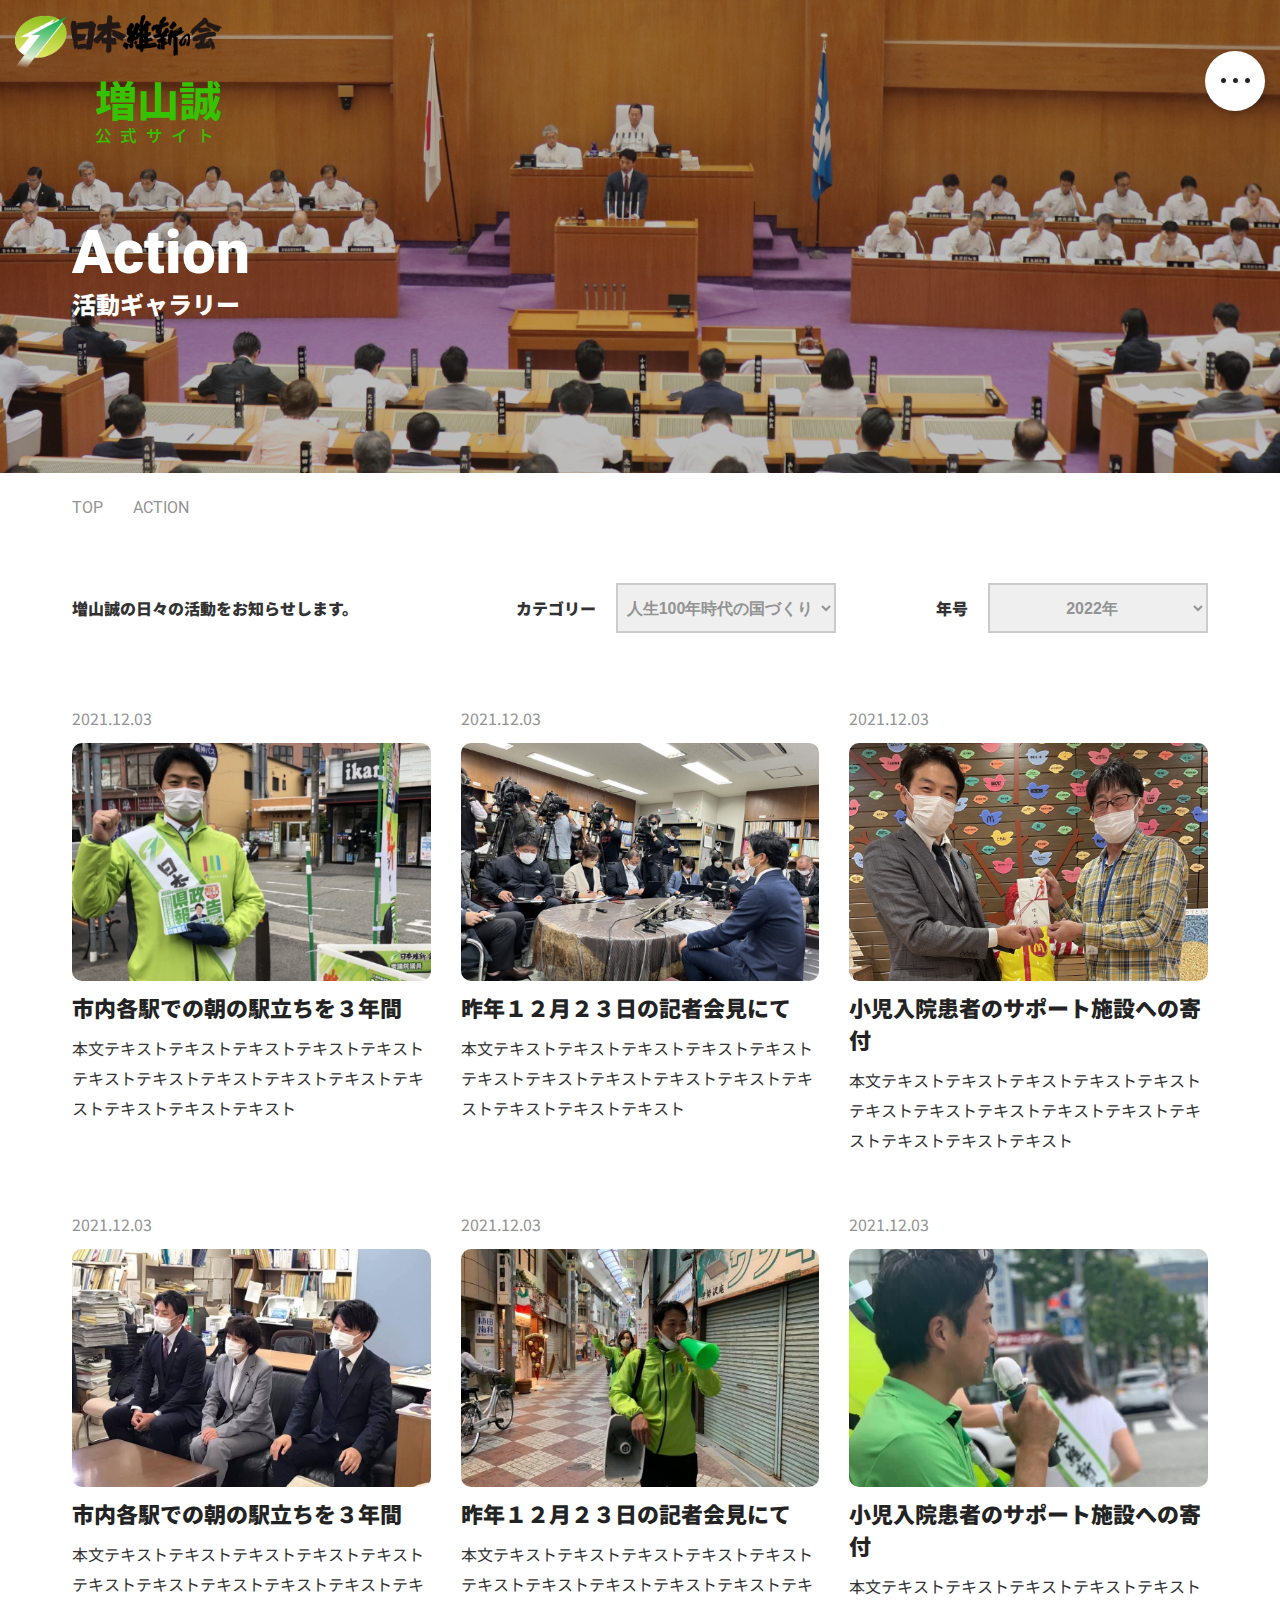
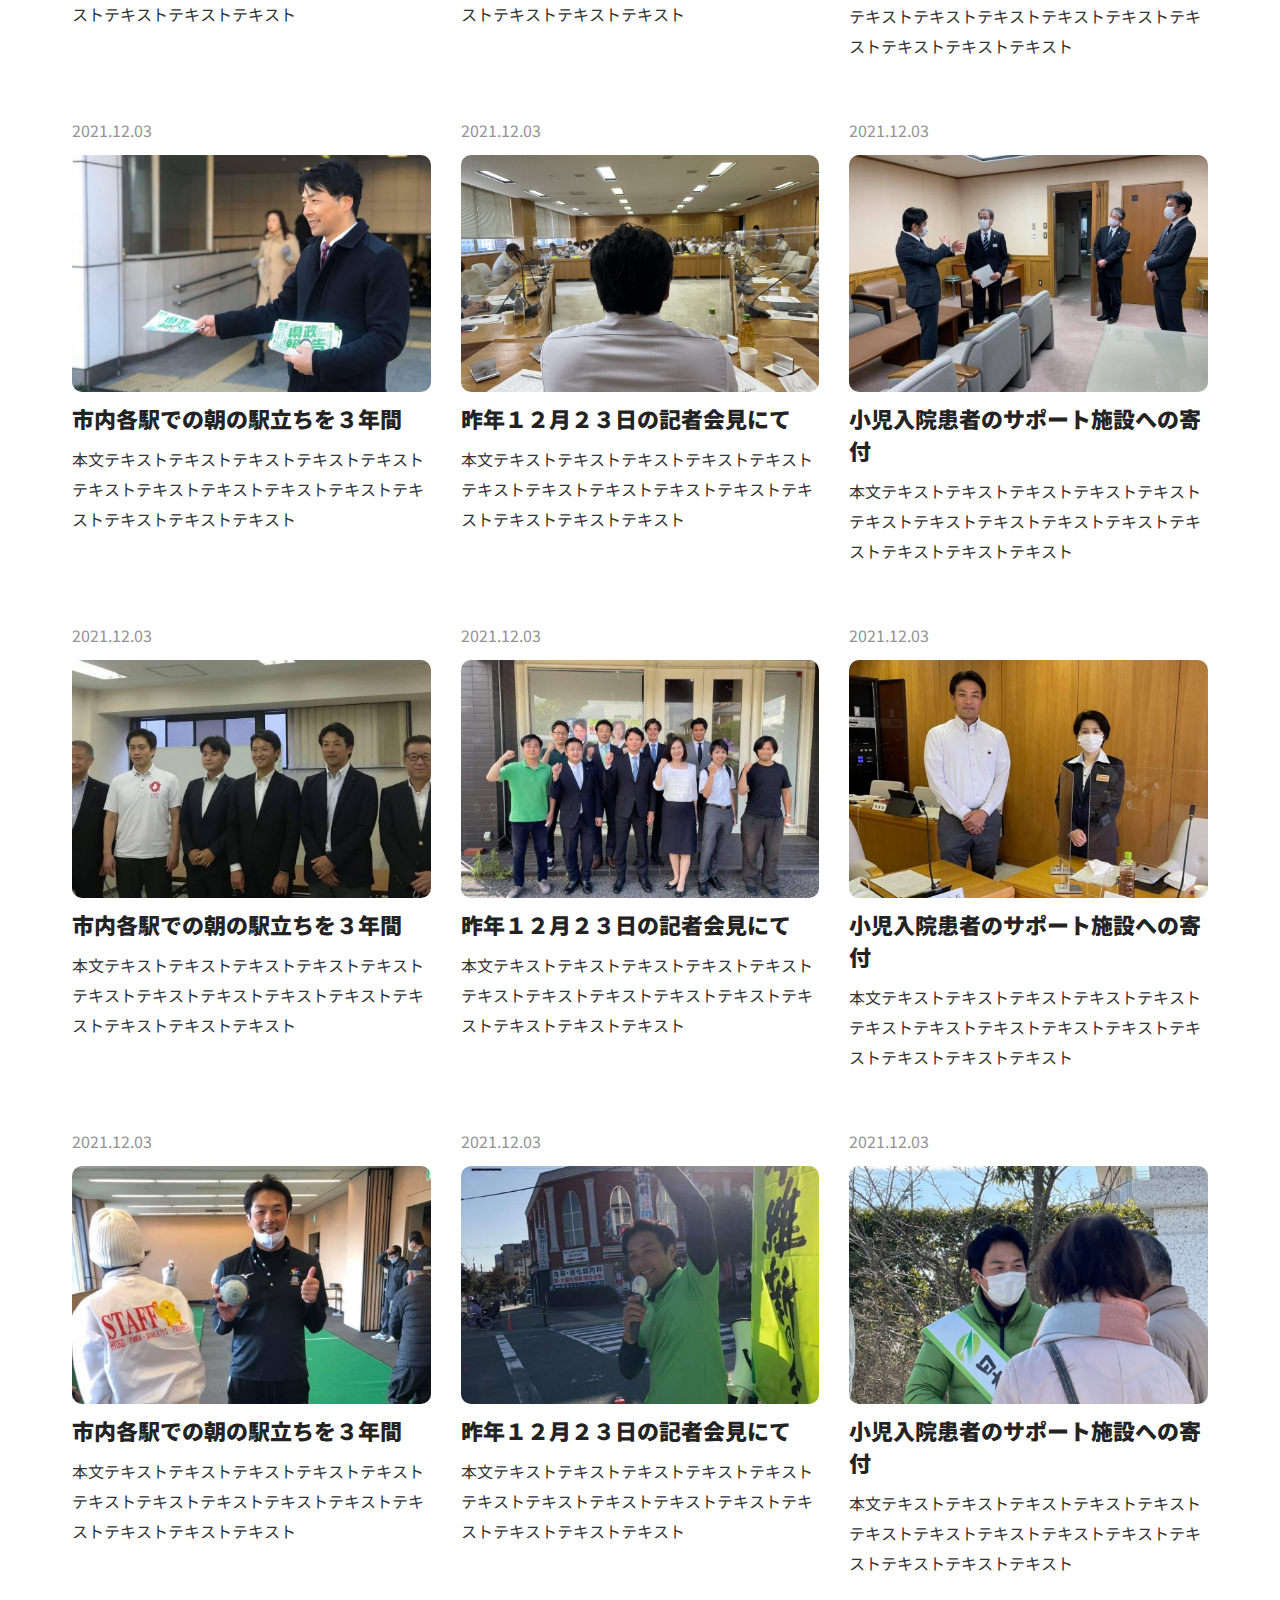
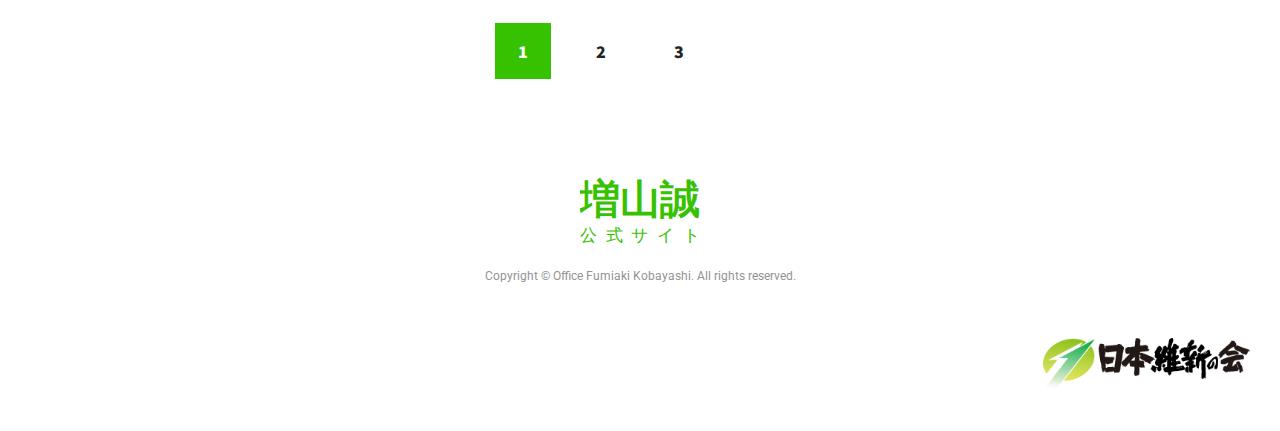
==== action.html @ 7c74884b "design changes" ====
<!DOCTYPE html>
<html>
<head>
	<title>Makoto Masuyama</title>
	<meta charset="UTF-8">
	<meta name="viewport" content="width=device-width, initial-scale=1.0">
	<link rel="stylesheet" type="text/css" href="css/common.css">
	<link rel="stylesheet" type="text/css" href="css/style.css">
	<link rel="icon" href="images/favicon.png">
</head>
<body>
	<div class="loader-wrapper"><div class="loader"></div></div>
	<header class="site_header inner_page_header">
		<a class="header_logo" href="index.html">
			<img src="images/logo.png" alt="logo image" class="logo_black">
			<svg xmlns="http://www.w3.org/2000/svg" width="153" height="95" viewBox="0 0 153 95">
				<g id="Group_29" data-name="Group 29" transform="translate(2445 -22)">
					<text id="増山誠" transform="translate(-2445 81)" font-size="51" font-family="NotoSansJP-Black, Noto Sans JP" font-weight="800"><tspan x="0" y="0">増山誠</tspan></text>
					<text id="公式サイト" transform="translate(-2445 111)" font-size="20" font-family="NotoSansJP-Medium, Noto Sans JP" font-weight="500" letter-spacing="0.51em"><tspan x="0" y="0">公式サイト</tspan></text>
				</g>
			</svg>
		</a>
		<a href="javascript:void(0);" class="navbar_toggler" type="button" data-toggle="collapse" data-target="#collapsibleNavbar">
			<div class="navbar_toggler_inner"></div>
		</a>
		<nav class="custom_navbar">
			<ul class="custom_navbar_links">
				<li><a href="index.html">TOP</a></li>
				<li><a href="action.html">Action</a></li>
				<li><a href="#">POLICY</a></li>
			</ul>
			<p class="copyright_text">Copyright © Office Fumiaki Kobayashi. All rights reserved.</p>
		</nav>
	</header>
	<div class="social_icon inner_page">
		<ul>
			<li>
				<a href="#"><i class="fab fa-facebook-square"></i></a>
			</li>
			<li>
				<a href="#"><i class="fab fa-twitter"></i></a>
			</li>
		</ul>
	</div>

	<section class="banner_section_inner_page">
		<div class="custom_container">
			<div class="banner_content_sec">
				<h2>Action</h2>
				<p>活動ギャラリー</p>
			</div>
		</div>
	</section>
	<section class="breadcrumbs_section">
		<div class="custom_container">
			<ul>
				<li>
					<a href="index.html">TOP</a>
				</li>
				<li>
					<a href="action.html">ACTION</a>
				</li>
			</ul>
		</div>
	</section>
	<section class="daily_activities_section">
		<div class="custom_container">
			<div class="daily_activities_filters">
				<div class="daily_activities_filters_inner">
					<div class="daily_activities_title">
						<h4>増山誠の日々の活動をお知らせします。</h4>
					</div>
					<div class="category_box fliter_boxs">
						<p>カテゴリー</p>
						<select>
							<option>人生100年時代の国づくり</option>
							<option>人生100年時代の国づくり</option>
							<option>人生100年時代の国づくり</option>
							<option>人生100年時代の国づくり</option>
						</select>
					</div> 
					<div class="year_box fliter_boxs">
						<p>年号</p>
						<select>
							<option>2022年</option>
							<option>2022年</option>
							<option>2022年</option>
							<option>2022年</option>
						</select>
					</div>
				</div>
			</div>
			<div class="daily_activities_box_sec">
				<div class="custom_row">
					<div class="custom_col_3">
						<div class="daily_activities_box">
							<span>2021.12.03</span>
							<div class="daily_activities_box_image">
								<img src="images/daily_activities_image_1.png">
							</div>
							<a href="#" class="daily_activities_box_text">
								<h4>市内各駅での朝の駅立ちを３年間</h4>
								<p>本文テキストテキストテキストテキストテキストテキストテキストテキストテキストテキストテキストテキストテキストテキスト</p>
							</a>
						</div>
					</div>
					<div class="custom_col_3">
						<div class="daily_activities_box">
							<span>2021.12.03</span>
							<div class="daily_activities_box_image">
								<img src="images/daily_activities_image_2.png">
							</div>
							<a href="#" class="daily_activities_box_text">
								<h4>昨年１２月２３日の記者会見にて</h4>
								<p>本文テキストテキストテキストテキストテキストテキストテキストテキストテキストテキストテキストテキストテキストテキスト</p>
							</a>
						</div>
					</div>
					<div class="custom_col_3">
						<div class="daily_activities_box">
							<span>2021.12.03</span>
							<div class="daily_activities_box_image">
								<img src="images/daily_activities_image_3.png">
							</div>
							<a href="#" class="daily_activities_box_text">
								<h4>小児入院患者のサポート施設への寄付</h4>
								<p>本文テキストテキストテキストテキストテキストテキストテキストテキストテキストテキストテキストテキストテキストテキスト</p>
							</a>
						</div>
					</div>
					<div class="custom_col_3">
						<div class="daily_activities_box">
							<span>2021.12.03</span>
							<div class="daily_activities_box_image">
								<img src="images/daily_activities_image_4.png">
							</div>
							<a href="#" class="daily_activities_box_text">
								<h4>市内各駅での朝の駅立ちを３年間</h4>
								<p>本文テキストテキストテキストテキストテキストテキストテキストテキストテキストテキストテキストテキストテキストテキスト</p>
							</a>
						</div>
					</div>
					<div class="custom_col_3">
						<div class="daily_activities_box">
							<span>2021.12.03</span>
							<div class="daily_activities_box_image">
								<img src="images/daily_activities_image_5.png">
							</div>
							<a href="#" class="daily_activities_box_text">
								<h4>昨年１２月２３日の記者会見にて</h4>
								<p>本文テキストテキストテキストテキストテキストテキストテキストテキストテキストテキストテキストテキストテキストテキスト</p>
							</a>
						</div>
					</div>
					<div class="custom_col_3">
						<div class="daily_activities_box">
							<span>2021.12.03</span>
							<div class="daily_activities_box_image">
								<img src="images/daily_activities_image_6.png">
							</div>
							<a href="#" class="daily_activities_box_text">
								<h4>小児入院患者のサポート施設への寄付</h4>
								<p>本文テキストテキストテキストテキストテキストテキストテキストテキストテキストテキストテキストテキストテキストテキスト</p>
							</a>
						</div>
					</div>
					<div class="custom_col_3">
						<div class="daily_activities_box">
							<span>2021.12.03</span>
							<div class="daily_activities_box_image">
								<img src="images/daily_activities_image_7.png">
							</div>
							<a href="#" class="daily_activities_box_text">
								<h4>市内各駅での朝の駅立ちを３年間</h4>
								<p>本文テキストテキストテキストテキストテキストテキストテキストテキストテキストテキストテキストテキストテキストテキスト</p>
							</a>
						</div>
					</div>
					<div class="custom_col_3">
						<div class="daily_activities_box">
							<span>2021.12.03</span>
							<div class="daily_activities_box_image">
								<img src="images/daily_activities_image_8.png">
							</div>
							<a href="#" class="daily_activities_box_text">
								<h4>昨年１２月２３日の記者会見にて</h4>
								<p>本文テキストテキストテキストテキストテキストテキストテキストテキストテキストテキストテキストテキストテキストテキスト</p>
							</a>
						</div>
					</div>
					<div class="custom_col_3">
						<div class="daily_activities_box">
							<span>2021.12.03</span>
							<div class="daily_activities_box_image">
								<img src="images/daily_activities_image_9.png">
							</div>
							<a href="#" class="daily_activities_box_text">
								<h4>小児入院患者のサポート施設への寄付</h4>
								<p>本文テキストテキストテキストテキストテキストテキストテキストテキストテキストテキストテキストテキストテキストテキスト</p>
							</a>
						</div>
					</div>
					<div class="custom_col_3">
						<div class="daily_activities_box">
							<span>2021.12.03</span>
							<div class="daily_activities_box_image">
								<img src="images/daily_activities_image_10.png">
							</div>
							<a href="#" class="daily_activities_box_text">
								<h4>市内各駅での朝の駅立ちを３年間</h4>
								<p>本文テキストテキストテキストテキストテキストテキストテキストテキストテキストテキストテキストテキストテキストテキスト</p>
							</a>
						</div>
					</div>
					<div class="custom_col_3">
						<div class="daily_activities_box">
							<span>2021.12.03</span>
							<div class="daily_activities_box_image">
								<img src="images/daily_activities_image_11.png">
							</div>
							<a href="#" class="daily_activities_box_text">
								<h4>昨年１２月２３日の記者会見にて</h4>
								<p>本文テキストテキストテキストテキストテキストテキストテキストテキストテキストテキストテキストテキストテキストテキスト</p>
							</a>
						</div>
					</div>
					<div class="custom_col_3">
						<div class="daily_activities_box">
							<span>2021.12.03</span>
							<div class="daily_activities_box_image">
								<img src="images/daily_activities_image_12.png">
							</div>
							<a href="#" class="daily_activities_box_text">
								<h4>小児入院患者のサポート施設への寄付</h4>
								<p>本文テキストテキストテキストテキストテキストテキストテキストテキストテキストテキストテキストテキストテキストテキスト</p>
							</a>
						</div>
					</div>
					<div class="custom_col_3">
						<div class="daily_activities_box">
							<span>2021.12.03</span>
							<div class="daily_activities_box_image">
								<img src="images/daily_activities_image_13.png">
							</div>
							<a href="#" class="daily_activities_box_text">
								<h4>市内各駅での朝の駅立ちを３年間</h4>
								<p>本文テキストテキストテキストテキストテキストテキストテキストテキストテキストテキストテキストテキストテキストテキスト</p>
							</a>
						</div>
					</div>
					<div class="custom_col_3">
						<div class="daily_activities_box">
							<span>2021.12.03</span>
							<div class="daily_activities_box_image">
								<img src="images/daily_activities_image_14.png">
							</div>
							<a href="#" class="daily_activities_box_text">
								<h4>昨年１２月２３日の記者会見にて</h4>
								<p>本文テキストテキストテキストテキストテキストテキストテキストテキストテキストテキストテキストテキストテキストテキスト</p>
							</a>
						</div>
					</div>
					<div class="custom_col_3">
						<div class="daily_activities_box">
							<span>2021.12.03</span>
							<div class="daily_activities_box_image">
								<img src="images/daily_activities_image_15.png">
							</div>
							<a href="#" class="daily_activities_box_text">
								<h4>小児入院患者のサポート施設への寄付</h4>
								<p>本文テキストテキストテキストテキストテキストテキストテキストテキストテキストテキストテキストテキストテキストテキスト</p>
							</a>
						</div>
					</div>
				</div>
				<div class="daily_activities_pagination">
					<ul>
						<li>
							<a href="#" class="active">1</a>
						</li>
						<li>
							<a href="#">2</a>
						</li>
						<li>
							<a href="#">3</a>
						</li>
						<li>
							<a href="#"><i class="fas fa-chevron-right"></i></a>
						</li>
					</ul>
				</div>
			</div>
		</div>
	</section>
	<footer class="site_footer inner_page">
		<div class="custom_container">
			<div class="footer_copyright">
				<img src="images/logo_green_footer.svg">
				<p>Copyright © Office Fumiaki Kobayashi. All rights reserved.</p>
			</div>
		</div>
		<div class="footer_logo">
			<img src="images/logo.png">
		</div>
		<a href="#" class="top_btn_inner_page">
			<img src="images/up_icon.png">
			<p>Page top</p>
		</a>
	</footer>
	<script src="js/jquery.min.js"></script>
	<script src="js/fonts-awesome-5.js"></script>
	<script src="js/intersection-observer-polyfill.js"></script>
	<script src="js/custom.js"></script>
</body>
---- css/common.css ----
@import url('https://fonts.googleapis.com/css2?family=Noto+Sans+JP:wght@500;900&family=Roboto:wght@500;900&display=swap');

/*font-family: 'Noto Sans JP', sans-serif;*/
/*font-weight: 900;*/
/*font-weight: 500;*/
/*font-family: 'Roboto', sans-serif;*/
/*font-weight: 900;*/
/*font-weight: 500;*/

/*common css start*/
*{
    box-sizing: border-box;
    margin: 0px;
    padding: 0px;
}
body, h1, h2, h3, h4, h5, h6, ul, li, p, a, span{
    margin: 0px;
    padding: 0px;
}
body {
    -webkit-font-smoothing: antialiased;
    -moz-font-smoothing: antialiased;
    -font-smoothing: antialiased;
    font-family: 'Noto Sans JP', sans-serif;
}
body.no_scroll {
    overflow: hidden;
}
a, button, input[type=submit], select{
    cursor: pointer;
}
a, a:hover, a:focus, 
button, button:hover, button:focus,
input, input:hover, input:focus, 
textarea, textarea:hover, textarea:focus,
select, select:hover, select:focus{
    outline: 0;
    box-shadow: none;
    text-decoration: none;
}
ul, ol, li{
    list-style: none;
}
img{
    max-width: 100%;
    display: block;
}
.cpc {
    display: block !important;
}
.csp {
    display: none !important;
}
@media (max-width: 900px){
    .cpc{
        display: none !important;
    }
    .csp{
        display: block !important;
    }
}
/*common css end*/

/*commmon grid css start*/
.custom_container {
    width: 100%;
    max-width: 1630px;
    padding: 0px 15px;
    margin: 0px auto;
}
.custom_row {
    display: -ms-flexbox;
    display: flex;
    -ms-flex-wrap: wrap;
    flex-wrap: wrap;
    margin: 0px -15px;
}
/*commmon grid css end*/

/*page pre-loader css start*/
.loader-wrapper {
    position: fixed;
    width: 100%;
    height: 100%;
    top: 0;
    left: 0;
    z-index: 999999;
    pointer-events: none;
    background-color: #fff;
}
.loader-wrapper .loader {
    position: absolute;
    top:0;
    bottom: 0;
    left:0;
    right: 0;
    margin: auto;
    -webkit-border-radius: 50%;
    border-radius: 50%;
    width: 50px;
    height: 50px;
    border-top: 3px solid rgba(62, 174, 230, 0.2);
    border-right: 3px solid rgba(62, 174, 230, 0.2);
    border-bottom: 3px solid rgba(62, 174, 230, 0.2);
    border-left: 3px solid rgba(62, 174, 230, 0.8);
    -webkit-animation: loaderSpin 1.5s infinite linear;
    animation: loaderSpin 1.5s infinite linear;
}
@-webkit-keyframes loaderSpin {
    0% {
        -webkit-transform: rotate(0deg);
        transform: rotate(0deg);
    }
    100% {
        -webkit-transform: rotate(360deg);
        transform: rotate(360deg);
    }
}
@keyframes loaderSpin {
    0% {
        -webkit-transform: rotate(0deg);
        transform: rotate(0deg);
    }
    100% {
        -webkit-transform: rotate(360deg);
        transform: rotate(360deg);
    }
}
/*page pre-loader css end*/

/*animations css start*/
.io {
    -webkit-transition: color 0.4s ease 0s, background-color 0.4s ease 0s, opacity 1.0s ease 0s, -webkit-transform 1.0s ease 0s;
    transition: color 0.4s ease 0s, background-color 0.4s ease 0s, opacity 1.0s ease 0s, transform 1.0s ease 0s;
    -webkit-backface-visibility: hidden;
    backface-visibility: hidden;
    will-change: opacity, transform;
}
.io.move {
    opacity: 1 !important;
    -webkit-transform: translate3d(0, 0, 0) scale(1) rotate(0deg) !important;
    transform: translate3d(0, 0, 0) scale(1) rotate(0deg) !important;
}
.io.fade {
    opacity: 0;
}
.io.lr {
    -webkit-transform: translate3d(-80px, 0, 0);
    transform: translate3d(-80px, 0, 0);
}
.io.rl {
    -webkit-transform: translate3d(80px, 0, 0);
    transform: translate3d(80px, 0, 0); 
}
.io.upL {
    -webkit-transform: translate3d(0, 80px, 0);
    transform: translate3d(0, 80px, 0);
}
.io.upS {
    -webkit-transform: translate3d(0, 20px, 0);
    transform: translate3d(0, 20px, 0);
}
.io.downL {
    -webkit-transform: translate3d(0, -80px, 0);
    transform: translate3d(0, -80px, 0);
}
.io.downS {
    -webkit-transform: translate3d(0, -20px, 0);
    transform: translate3d(0, -20px, 0);
}
.io.scaleUp {
    -webkit-transform: scale(0.8);
    transform: scale(0.8);
}
.io.scaleDown {
    -webkit-transform: scale(1.2);
    transform: scale(1.2);
}
.io.rotateL {
    -webkit-transform: rotate(30deg);
    transform: rotate(30deg);
}
.io.rotateR {
    -webkit-transform: rotate(-30deg);
    transform: rotate(-30deg);
}
.io.delay.delay1 {
    -webkit-transition: color 0.4s ease 0s, background-color 0.4s ease 0s, opacity 1.0s ease 0s, -webkit-transform 1.0s ease 0s;
    transition: color 0.4s ease 0s, background-color 0.4s ease 0s, opacity 1.0s ease 0s, transform 1.0s ease 0s;
}
.io.delay.delay2 {
    -webkit-transition: color 0.4s ease 0s, background-color 0.4s ease 0s, opacity 1.0s ease 0.23s, -webkit-transform 1.0s ease 0.23s;
    transition: color 0.4s ease 0s, background-color 0.4s ease 0s, opacity 1.0s ease 0.23s, transform 1.0s ease 0.23s;
}
.io.delay.delay3 {
    -webkit-transition: color 0.4s ease 0s, background-color 0.4s ease 0s, opacity 1.0s ease 0.46s, -webkit-transform 1.0s ease 0.46s;
    transition: color 0.4s ease 0s, background-color 0.4s ease 0s, opacity 1.0s ease 0.46s, transform 1.0s ease 0.46s;
}
.io.delay.delay4 {
    -webkit-transition: color 0.4s ease 0s, background-color 0.4s ease 0s, opacity 1.0s ease 0.69s, -webkit-transform 1.0s ease 0.69s;
    transition: color 0.4s ease 0s, background-color 0.4s ease 0s, opacity 1.0s ease 0.69s, transform 1.0s ease 0.69s;
}
.io.delay a {
    -webkit-transition: none;
    transition: none;
}
.io.delay .delay_child {
    -webkit-transition: color 0.4s ease 0s, background-color 0.4s ease 0s, opacity 1.0s ease 0.5s, -webkit-transform 1.0s ease 0.5s;
    transition: color 0.4s ease 0s, background-color 0.4s ease 0s, opacity 1.0s ease 0.5s, transform 1.0s ease 0.5s;
    -webkit-backface-visibility: hidden;
    backface-visibility: hidden;
    will-change: opacity, transform;
    opacity: 0;
    -webkit-transform: translate3d(0, 20px, 0);
    transform: translate3d(0, 20px, 0);
}
.io.delay.delay1 .delay_child {
    -webkit-transition: color 0.4s ease 0s, background-color 0.4s ease 0s, opacity 1.0s ease 0.5s, -webkit-transform 1.0s ease 0.5s;
    transition: color 0.4s ease 0s, background-color 0.4s ease 0s, opacity 1.0s ease 0.5s, transform 1.0s ease 0.5s;
}
.io.delay.delay2 .delay_child {
    -webkit-transition: color 0.4s ease 0s, background-color 0.4s ease 0s, opacity 1.0s ease 0.73s, -webkit-transform 1.0s ease 0.73s;
    transition: color 0.4s ease 0s, background-color 0.4s ease 0s, opacity 1.0s ease 0.73s, transform 1.0s ease 0.73s;
}
.io.delay.delay3 .delay_child {
    -webkit-transition: color 0.4s ease 0s, background-color 0.4s ease 0s, opacity 1.0s ease 0.96s, -webkit-transform 1.0s ease 0.96s;
    transition: color 0.4s ease 0s, background-color 0.4s ease 0s, opacity 1.0s ease 0.96s, transform 1.0s ease 0.96s;
}
.io.delay.delay4 .delay_child {
    -webkit-transition: color 0.4s ease 0s, background-color 0.4s ease 0s, opacity 1.0s ease 1.19s, -webkit-transform 1.0s ease 1.19s;
    transition: color 0.4s ease 0s, background-color 0.4s ease 0s, opacity 1.0s ease 1.19s, transform 1.0s ease 1.19s;
}
.io.delay.move .delay_child {
    opacity: 1 !important;
    -webkit-transform: translate3d(0, 0, 0) !important;
    transform: translate3d(0, 0, 0) !important;
}
@media (max-width: 900px) {
    .io.delay.delay1 {
        -webkit-transition: color 0.4s ease 0s, background-color 0.4s ease 0s, opacity 1.0s ease 0s, -webkit-transform 1.0s ease 0s;
        transition: color 0.4s ease 0s, background-color 0.4s ease 0s, opacity 1.0s ease 0s, transform 1.0s ease 0s;
    }
    .io.delay.delay2 {
        -webkit-transition: color 0.4s ease 0s, background-color 0.4s ease 0s, opacity 1.0s ease 0s, -webkit-transform 1.0s ease 0s;
        transition: color 0.4s ease 0s, background-color 0.4s ease 0s, opacity 1.0s ease 0s, transform 1.0s ease 0s;
    }
    .io.delay.delay3 {
        -webkit-transition: color 0.4s ease 0s, background-color 0.4s ease 0s, opacity 1.0s ease 0s, -webkit-transform 1.0s ease 0s;
        transition: color 0.4s ease 0s, background-color 0.4s ease 0s, opacity 1.0s ease 0s, transform 1.0s ease 0s;
    }
    .io.delay.delay4 {
        -webkit-transition: color 0.4s ease 0s, background-color 0.4s ease 0s, opacity 1.0s ease 0s, -webkit-transform 1.0s ease 0s;
        transition: color 0.4s ease 0s, background-color 0.4s ease 0s, opacity 1.0s ease 0s, transform 1.0s ease 0s;
    }
    .io.delay .delay_child {
        -webkit-transition: color 0.4s ease 0s, background-color 0.4s ease 0s, opacity 1.0s ease 0.5s, -webkit-transform 1.0s ease 0.5s;
        transition: color 0.4s ease 0s, background-color 0.4s ease 0s, opacity 1.0s ease 0.5s, transform 1.0s ease 0.5s;
    }
    .io.delay.delay1 .delay_child {
        -webkit-transition: color 0.4s ease 0s, background-color 0.4s ease 0s, opacity 1.0s ease 0.5s, -webkit-transform 1.0s ease 0.5s;
        transition: color 0.4s ease 0s, background-color 0.4s ease 0s, opacity 1.0s ease 0.5s, transform 1.0s ease 0.5s;
    }
    .io.delay.delay2 .delay_child {
        -webkit-transition: color 0.4s ease 0s, background-color 0.4s ease 0s, opacity 1.0s ease 0.5s, -webkit-transform 1.0s ease 0.5s;
        transition: color 0.4s ease 0s, background-color 0.4s ease 0s, opacity 1.0s ease 0.5s, transform 1.0s ease 0.5s;
    }
    .io.delay.delay3 .delay_child {
        -webkit-transition: color 0.4s ease 0s, background-color 0.4s ease 0s, opacity 1.0s ease 0.5s, -webkit-transform 1.0s ease 0.5s;
        transition: color 0.4s ease 0s, background-color 0.4s ease 0s, opacity 1.0s ease 0.5s, transform 1.0s ease 0.5s;
    }
    .io.delay.delay4 .delay_child {
        -webkit-transition: color 0.4s ease 0s, background-color 0.4s ease 0s, opacity 1.0s ease 0.5s, -webkit-transform 1.0s ease 0.5s;
        transition: color 0.4s ease 0s, background-color 0.4s ease 0s, opacity 1.0s ease 0.5s, transform 1.0s ease 0.5s;
    }
}
/*animations css end*/

/*header section css start*/
header.site_header {
    position: fixed;
    top: 0;
    left: 0;
    right: 0;
    z-index: 999;
    padding: 30px;
}
header.site_header.inner_page_header {
    position: absolute;
    display: -ms-flexbox;
    display: flex;
    -ms-flex-wrap: wrap;
    flex-wrap: wrap;
    align-items: center;
    justify-content: space-between;
}
header.site_header.inner_page_header .navbar_toggler {
    position: relative;
    top: auto;
    right: auto;
}
header.site_header.fixed_header {
    top: -208px;
    background-color: #fff;
    position: fixed;
    box-shadow: 0px 3px 10px 0px rgba(0, 0, 0, 0.16);
}
header.site_header.fixed_header.header_animate {
    transition: all 0.4s;
    top: 0;
}
header.site_header a.header_logo {
    display: table;
}
header.site_header a.header_logo.open_menu {
    z-index: 1;
    position: relative;
}
header.site_header a.header_logo .logo_black {
    width: 0px;
    transition: all 1s ease 0s;
}
header.site_header.inner_page_header.fixed_header.header_animate a.header_logo .logo_black {
    width: 160px;
}
header.site_header.inner_page_header a.header_logo .logo_black,
header.site_header a.header_logo.open_menu .logo_black,
.viewing-page-1 header.site_header a.header_logo .logo_black {
    width: 207px;
}
header.site_header a.header_logo svg {
    margin-left: auto;
    display: block;
    height: auto;
    transition: all 1s ease 0s;
}
header.site_header.inner_page_header.fixed_header.header_animate svg {
    max-width: 121px;
}
header.site_header a.header_logo svg text {
    transition: all 1s ease 0s;
    fill: #fff;
}
.viewing-page-2 header.site_header a.header_logo svg,
.viewing-page-3 header.site_header a.header_logo svg,
.viewing-page-4 header.site_header a.header_logo svg,
.viewing-page-5 header.site_header a.header_logo svg,
.viewing-page-6 header.site_header a.header_logo svg {
    max-width: 85px;
    height: auto;
}
header.site_header.inner_page_header a.header_logo svg text,
header.site_header a.header_logo.open_menu svg text,
.viewing-page-2 header.site_header a.header_logo svg text,
.viewing-page-3 header.site_header a.header_logo svg text,
.viewing-page-4 header.site_header a.header_logo svg text,
.viewing-page-5 header.site_header a.header_logo svg text,
.viewing-page-6 header.site_header a.header_logo svg text {
    fill: #36C200;
}
header.site_header a.header_logo.open_menu svg {
    max-width: 153px;
}
header.site_header nav.custom_navbar {
    position: fixed;
    top: -100%;
    left: 0;
    width: 100vw;
    height: 100vh;
    display: -ms-flexbox;
    display: flex;
    -ms-flex-wrap: wrap;
    flex-wrap: wrap;
    align-items: center;
    justify-content: center;
    background-color: #fff;
    transition: all 0.4s;
}
header.site_header nav.custom_navbar.navbar_animate {
    top: 0;
}
header.site_header ul.custom_navbar_links li a {
    font-size: 40px;
    line-height: 90px;
    color: #232323;
    font-weight: 900;
    margin: 20px 0;
    display: block;
    text-align: center;
    text-transform: uppercase;
}
.navbar_toggler {
    padding: 0;
    height: 80px;
    width: 80px;
    border: none;
    outline: none !important;
    background-color: #fff;
    border-radius: 50%;
    position: fixed;
    top: 30px;
    right: 30px;
    z-index: 9999;
    display: block;
    box-shadow: 3px 3px 6px 0 rgb(0 0 0 / 16%) !important;
}
.navbar_toggler .navbar_toggler_inner,
.navbar_toggler .navbar_toggler_inner:after,
.navbar_toggler .navbar_toggler_inner:before {
    width: 5px;
    height: 5px;
    transition-timing-function: ease;
    transition-duration: 0.3s;
    transition-property: transform;
    border-radius: 6px;
    background-color: #232323;
    position: absolute;
    left: 0;
    right: 0;
}
.navbar_toggler .navbar_toggler_inner{
    transition: top 75ms ease 0.12s,transform 75ms cubic-bezier(.55,.055,.675,.19);
    top: 0;
    bottom: 0;
    margin: auto;
    transform: rotate(90deg);
}
.navbar_toggler .navbar_toggler_inner:after,
.navbar_toggler .navbar_toggler_inner:before {
    display: block;
    content: "";
}
.navbar_toggler .navbar_toggler_inner:before {
    transition: top 75ms ease 0.12s,opacity 75ms ease;
    top: -12px;
}
.navbar_toggler .navbar_toggler_inner:after {
    transition: bottom 75ms ease 0.12s,transform 75ms cubic-bezier(.55,.055,.675,.19);
    bottom: -12px;
}
.navbar_toggler.open_menu .navbar_toggler_inner {
    transition: top 75ms ease,transform 75ms cubic-bezier(.215,.61,.355,1) 0.12s;
    transform: rotate(45deg);
    top: 0;
    width: 40px;
    height: 2px;
}
.navbar_toggler.open_menu .navbar_toggler_inner:before {
    top: 0;
    transition: top 75ms ease,opacity 75ms ease 0.12s;
    opacity: 0;
    width: 40px;
    height: 2px;
}
.navbar_toggler.open_menu .navbar_toggler_inner:after {
    bottom: 0;
    transition: bottom 75ms ease,transform 75ms cubic-bezier(.215,.61,.355,1) 0.12s;
    transform: rotate(-90deg);
    width: 40px;
    height: 2px;
}
header.site_header nav.custom_navbar .copyright_text {
    position: absolute;
    bottom: 30px;
    left: 0;
    right: 0;
    text-align: center;
    font-size: 12px;
    line-height: 22px;
    color: #939393;
    font-weight: 400;
    font-family: 'Roboto', sans-serif;
    margin-top: 15px;
    padding: 0 32px;
}
.social_icon {
    position: fixed;
    left: 30px;
    bottom: 40px;
    z-index: 111;
}
.social_icon.open_menu {
    z-index: 1111;
}
.social_icon li:first-child {
    margin-bottom: 36px;
}
.social_icon ul li a {
    color: #fff;
    font-size: 23px;
    transition: all 1s ease 0s;
}
.social_icon.open_menu ul li a {
    color: #000;
}
.viewing-page-2 .social_icon ul li a,
.viewing-page-3 .social_icon ul li a,
.viewing-page-4 .social_icon ul li a,
.viewing-page-5 .social_icon ul li a,
.viewing-page-6 .social_icon ul li a {
    color: #000;
}
/*header section css end*/

/*responsive css start*/
@media(max-width: 1700px) {
    .navbar_toggler {
        top: 15px;
    }
}
@media(max-width: 1500px) {
    header.site_header {
        padding: 15px;
    }
    header.site_header a.header_logo.open_menu .logo_black, 
    .viewing-page-1 header.site_header a.header_logo .logo_black,
    header.site_header a.header_logo img {
        width: 170px;
    }
    header.site_header a.header_logo.open_menu svg,
    header.site_header a.header_logo svg {
        width: 127px;
    }
    .navbar_toggler {
        height: 60px;
        width: 60px;
        right: 15px;
    }
    .social_icon li:first-child {
        margin-bottom: 24px;
    }
}
@media(max-width: 675px) {
    header.site_header ul.custom_navbar_links li a {
        font-size: 30px;
        line-height: 70px;
        margin: 10px 0;
    }
    header.site_header a.header_logo.open_menu .logo_black, 
    .viewing-page-1 header.site_header a.header_logo .logo_black,
    header.site_header a.header_logo img {
        width: 150px;
    }
    header.site_header a.header_logo.open_menu svg, 
    header.site_header a.header_logo svg {
        width: 113px;
    }
    .navbar_toggler {
        height: 45px;
        width: 45px;
    }
    .navbar_toggler.open_menu .navbar_toggler_inner,
    .navbar_toggler.open_menu .navbar_toggler_inner:before,
    .navbar_toggler.open_menu .navbar_toggler_inner:after {
        width: 30px;
        height: 2px;
    }
    .navbar_toggler .navbar_toggler_inner:before {
        top: -10px;
    }
    .navbar_toggler .navbar_toggler_inner:after {
        bottom: -10px;
    }
    .social_icon ul li a {
        font-size: 18px;
    }
}
/*responsive css end*/
---- css/style.css ----
/*social icon css start*/
.social_icon.inner_page ul li a {
    color: #232323;
}
/*social icon css end*/

/*banner section inner page css start*/
.banner_section_inner_page {
    background-image: url('../images/action_image_bg.png');
    background-position: center;
    background-repeat: no-repeat;
    background-size: cover;
    padding: 260px 0 240px;
}
.banner_section_inner_page h2 {
    font-family: 'Roboto', sans-serif;
    font-size: 80px;
    line-height: 80px;
    color: #fff;
    font-weight: 900;
}
.banner_section_inner_page p {
    font-size: 30px;
    line-height: 48px;
    color: #fff;
    font-weight: 900;
}
/*banner section inner page css end*/

/*breadcrumbs section css start*/
.breadcrumbs_section {
    padding: 20px 0;
}
.breadcrumbs_section ul {
    display: -ms-flexbox;
    display: flex;
    -ms-flex-wrap: wrap;
    flex-wrap: wrap;
    align-items: center;
}
.breadcrumbs_section ul li {
    position: relative;
}
.breadcrumbs_section ul li:first-child {
    padding-right: 30px;
}
.breadcrumbs_section ul li:first-child:before {
    content: "\f054";
    font-family: FontAwesome;
    position: absolute;
    top: 0;
    right: 10px;
    bottom: 0;
    color: #939393;
    width: 10px;
    height: 18px;
    margin: auto;
}
.breadcrumbs_section ul li a {
    font-weight: 14px;
    line-height: 30px;
    color: #939393;
    font-family: 'Roboto', sans-serif;
}
/*breadcrumbs section css end*/

/*daily activities section css start*/
.daily_activities_section {
    padding: 40px 0 0;
}
.daily_activities_filters_inner {
    display: -ms-flexbox;
    display: flex;
    -ms-flex-wrap: wrap;
    flex-wrap: wrap;
    align-items: center;
}
.fliter_boxs {
    display: -ms-flexbox;
    display: flex;
    -ms-flex-wrap: wrap;
    flex-wrap: wrap;
    align-items: center;
}
.category_box {
    margin-left: auto;
    margin-right: 100px;
}
.fliter_boxs select {
    width: 220px;
    text-align: center;
    height: 60px;
    border: 4px solid #CCCCCC;
    margin-left: 20px;
    font-size: 16px;
    line-height: 30px;
    color: #939393;
    font-weight: 900;
}
.daily_activities_title h4,
.fliter_boxs p {
    font-family: 16px;
    line-height: 30px;
    color: #323232;
    font-weight: 900;
}
.daily_activities_box_sec {
    padding: 43px 0 0;
}
.daily_activities_box_sec .custom_col_3 {
    -ms-flex: 0 0 33.33%;
    flex: 0 0 33.33%;
    max-width: 33.33%;
    padding: 0 15px;
    margin: 27px 0;
}
.daily_activities_box_sec .daily_activities_box span {
    font-size: 16px;
    line-height: 30px;
    color: #939393;
    font-weight: 400;
    margin-bottom: 10px;
    display: block;
}
.daily_activities_box .daily_activities_box_image {
    position: relative;
    overflow: hidden;
    padding-top: 66.3%;
    border-radius: 10px;
}
.daily_activities_box .daily_activities_box_image img {
    position: absolute;
    top: 0;
    left: 0;
    right: 0;
    bottom: 0;
    max-width: 100%;
    max-height: 100%;
    min-width: 100%;
    min-height: 100%;
    object-fit: cover;
}
.daily_activities_box_sec .daily_activities_box h4 {
    font-size: 30px;
    color: #232323;
    font-weight: 900;
    margin: 18px 0;
}
.daily_activities_box_sec .daily_activities_box p {
    font-family: 16px;
    line-height: 30px;
    color: #323232;
    font-weight: 400;
}
.daily_activities_pagination ul {
    display: -ms-flexbox;
    display: flex;
    -ms-flex-wrap: wrap;
    flex-wrap: wrap;
    align-items: center;
    justify-content: center;
}
.daily_activities_pagination ul li {
    margin: 0 11px;
}
.daily_activities_pagination ul li a {
    width: 56px;
    height: 56px;
    line-height: 56px;
    text-align: center;
    display: -ms-flexbox;
    display: flex;
    -ms-flex-wrap: wrap;
    flex-wrap: wrap;
    align-items: center;
    justify-content: center;
    font-size: 16px;
    color: #232323;
    font-weight: 900;
    margin: 18px 0;
    transition: all 0.4s;
}
.daily_activities_pagination ul li a:hover,
.daily_activities_pagination ul li a.active {
    background-color: #36C200;
    color: #fff;
}
/*daily activities section css end*/

/*footer section css start*/
.site_footer.inner_page {
    position: relative;
    padding: 100px 0 200px;
}
.site_footer.inner_page .footer_copyright {
    text-align: center;
}
.site_footer.inner_page .footer_copyright img {
    margin: auto;
}
.site_footer.inner_page .footer_copyright p {
    font-size: 12px;
    line-height: 30px;
    color: #939393;
    font-weight: 400;
    font-family: 'Roboto', sans-serif;
    margin-top: 15px;
}
.site_footer.inner_page .footer_logo {
    position: absolute;
    bottom: 40px;
    right: 30px;
}
.site_footer.inner_page .top_btn_inner_page {
    position: absolute;
    bottom: 40px;
    left: 0;
    right: 0;
    margin: auto;
    display: table;
    text-align: center;
}
.site_footer.inner_page .top_btn_inner_page img {
    margin: auto;
}
.site_footer.inner_page .top_btn_inner_page p {
    font-size: 12px;
    line-height: 20px;
    color: #939393;
    font-weight: 400;
    font-family: 'Roboto', sans-serif;
    margin-top: 10px;
    text-transform: uppercase;
}
/*footer section css end*/

/*responsive css start*/
@media(max-width: 1700px) {
    .custom_container {
        max-width: 1430px;
    }
    .social_icon {
        left: 15px;
    }
}
@media(max-width: 1500px) {
    .custom_container {
        max-width: 1300px;
    }
    .banner_section_inner_page {
        padding: 220px 0 150px;
    }
    .banner_section_inner_page h2 {
        font-size: 60px;
        line-height: 65px;
    }
    .banner_section_inner_page p {
        font-size: 24px;
        line-height: 38px;
    }
    .social_icon {
        bottom: 15px;
    }
    .top_btn {
        bottom: 15px;
    }
    .fliter_boxs select {
        height: 50px;
        border: 2px solid #CCCCCC;
    }
    .daily_activities_box_sec .daily_activities_box h4 {
        font-size: 22px;
        margin: 10px 0;
    }
    .site_footer.inner_page {
        padding: 70px 0 140px;
    }
}
@media(max-width: 1365px) {
    .custom_container {
        max-width: 1166px;
    }
}
@media(max-width: 1166px) {}
@media(max-width: 900px) {}
@media(max-width: 675px) {
    .footer_logo img {
        max-width: 120px;
    }
}
/*responsive css end*/
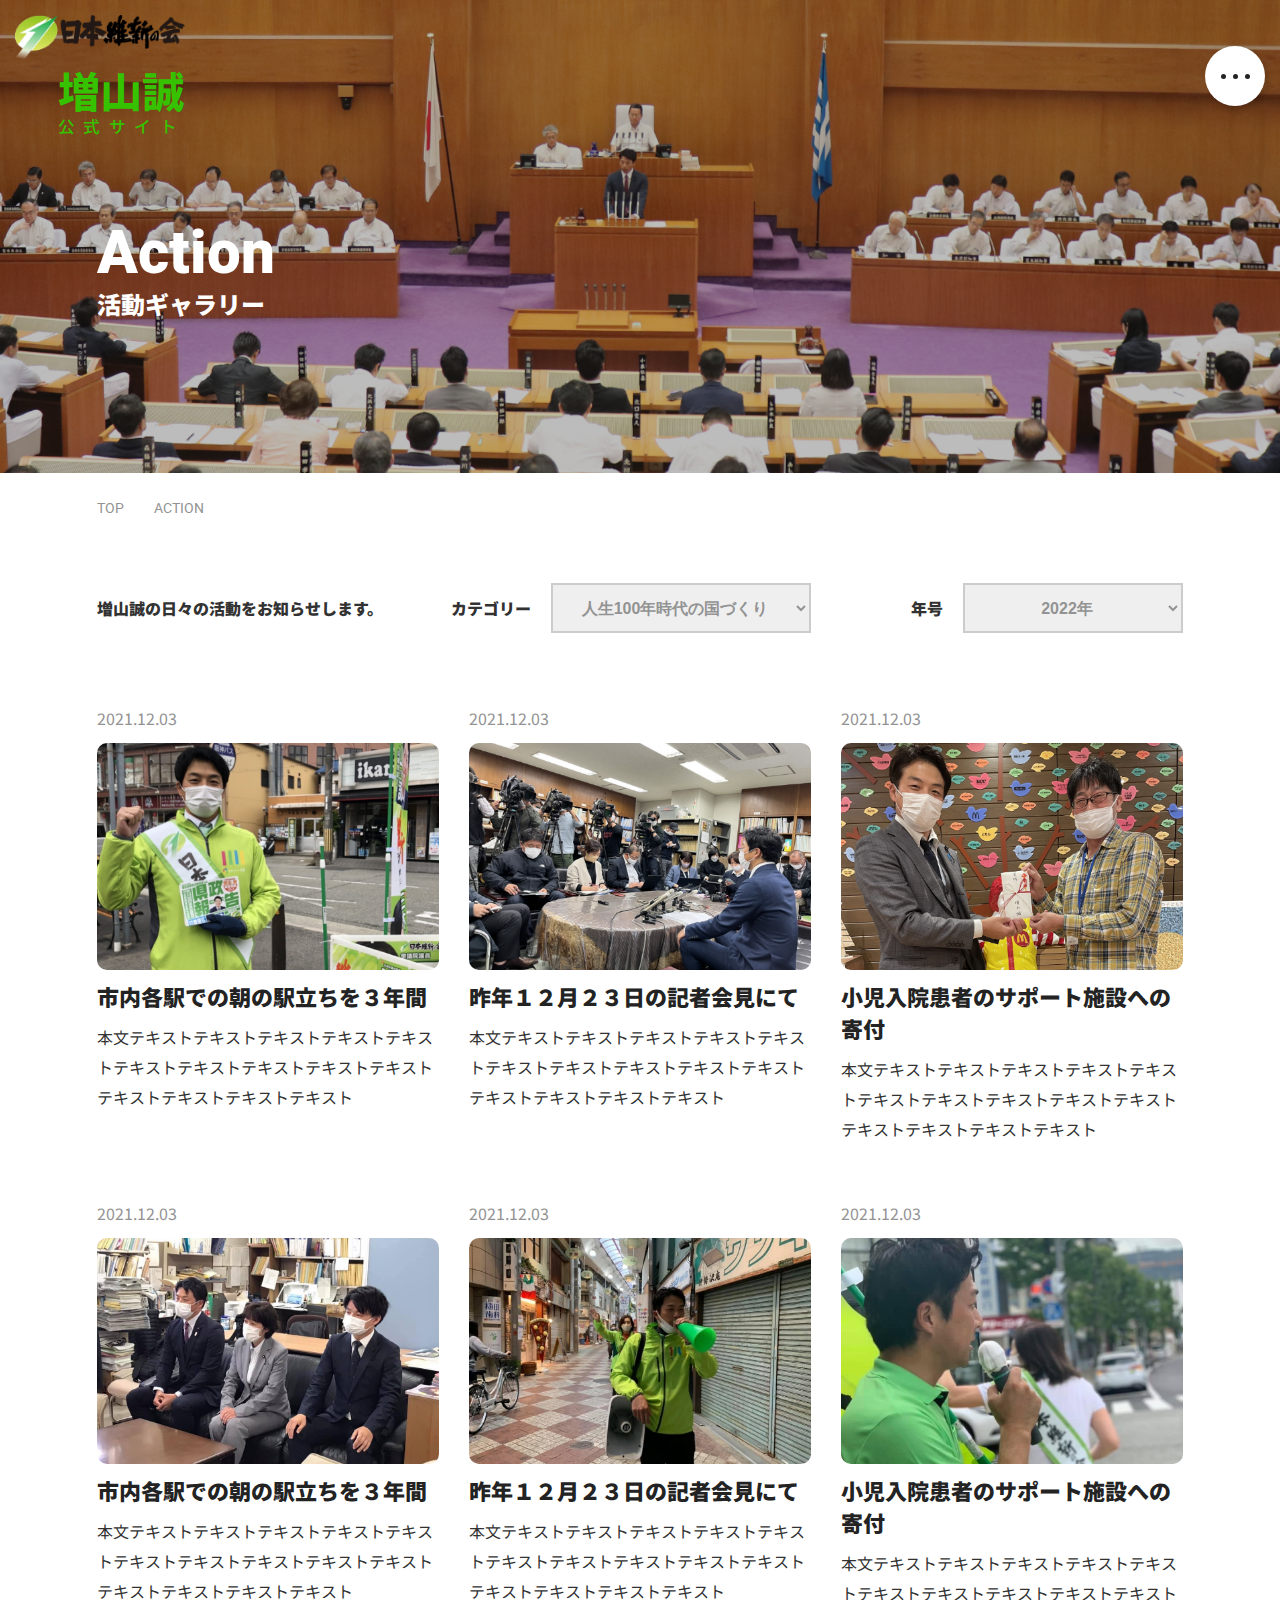
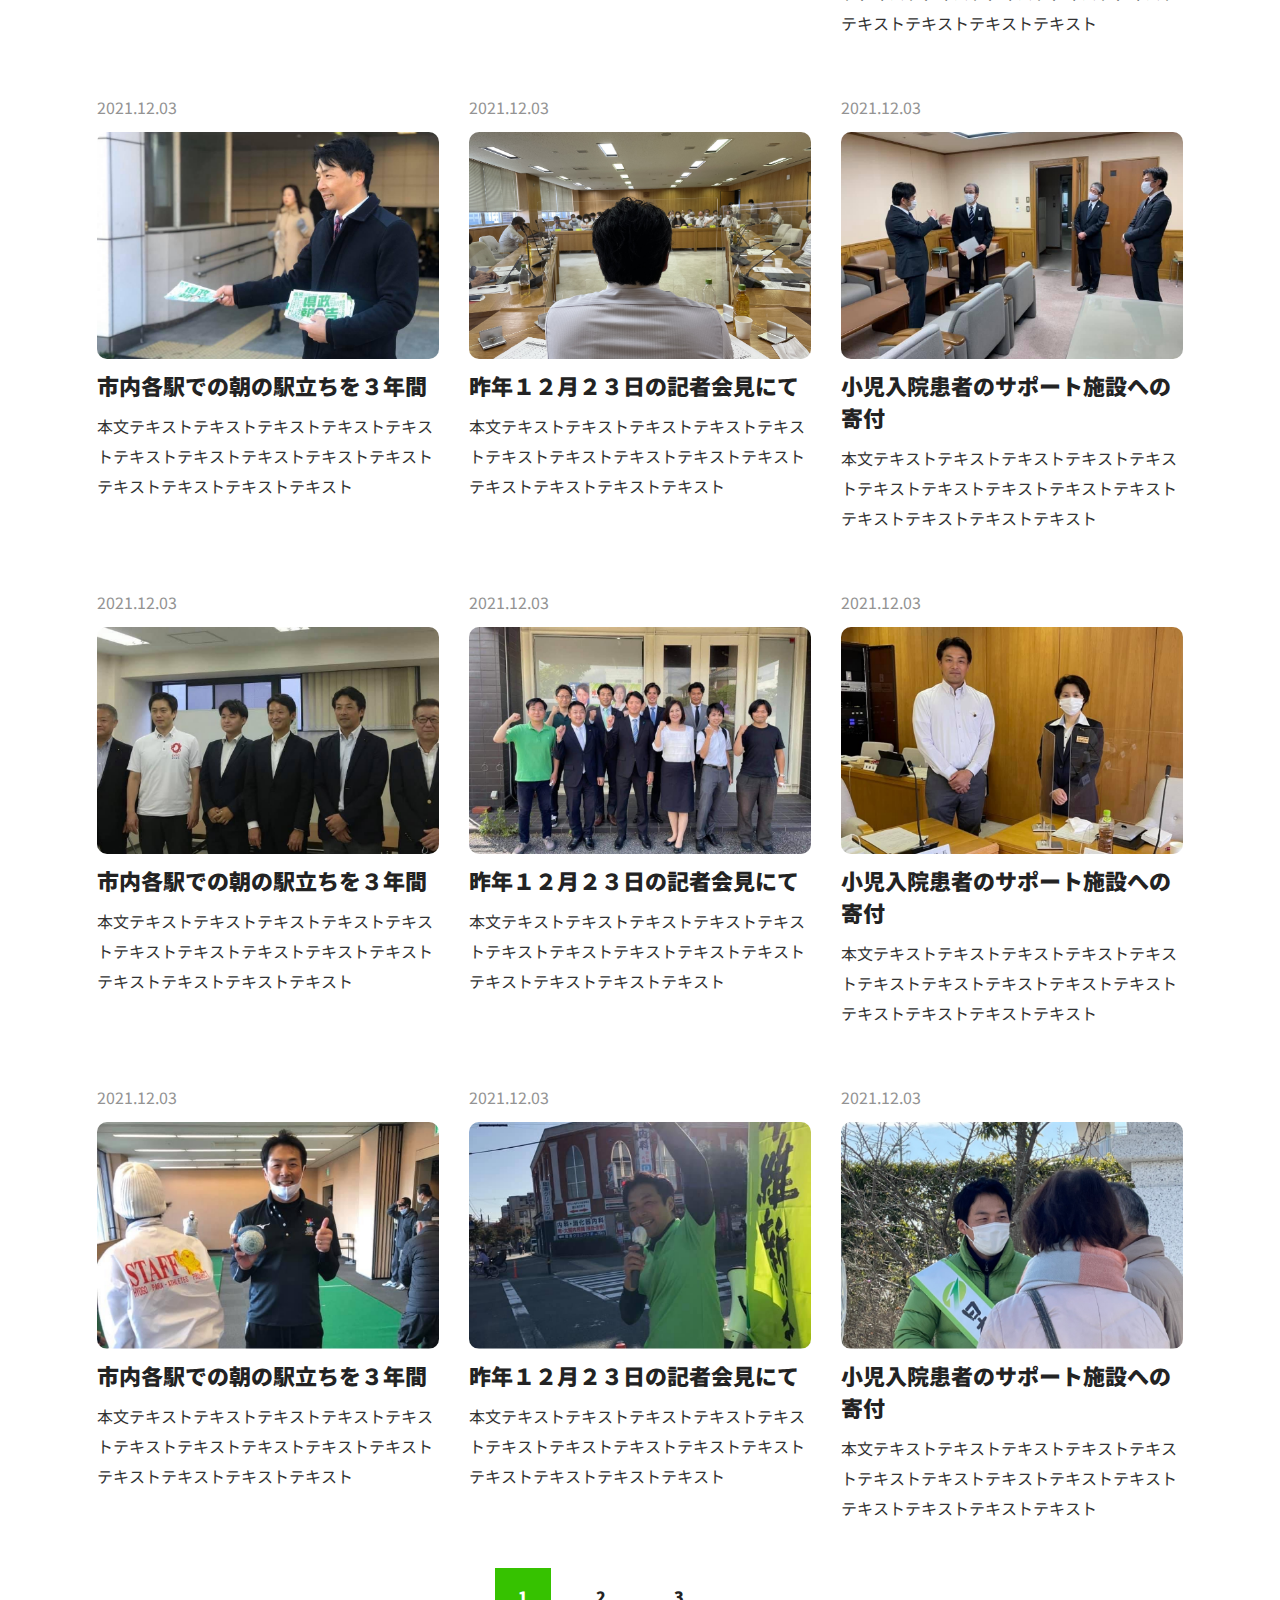
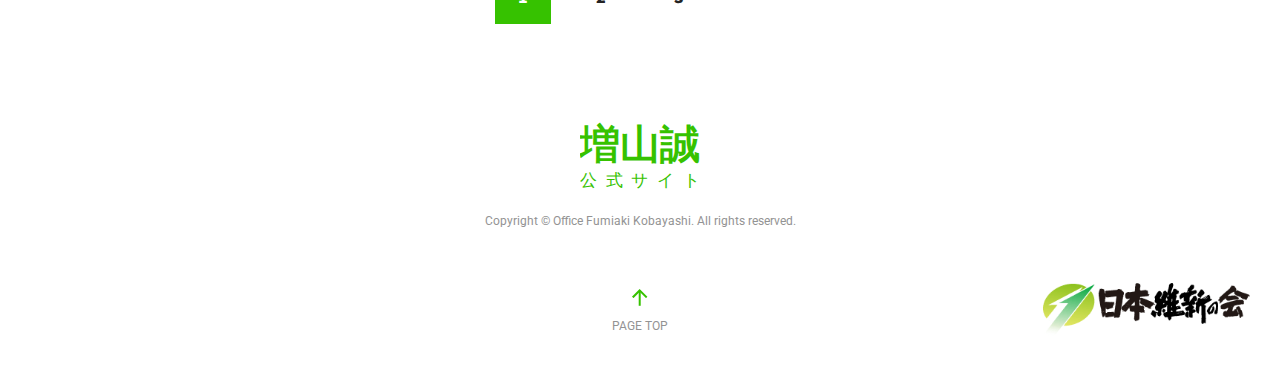
==== commit 8053f4c0: "policy page design complete" ====
--- a/action.html
+++ b/action.html
@@ -27,7 +27,7 @@
 			<ul class="custom_navbar_links">
 				<li><a href="index.html">TOP</a></li>
 				<li><a href="action.html">Action</a></li>
-				<li><a href="#">POLICY</a></li>
+				<li><a href="policy.html">POLICY</a></li>
 			</ul>
 			<p class="copyright_text">Copyright © Office Fumiaki Kobayashi. All rights reserved.</p>
 		</nav>
@@ -43,7 +43,7 @@
 		</ul>
 	</div>
 
-	<section class="banner_section_inner_page">
+	<section class="banner_section_inner_page action_page">
 		<div class="custom_container">
 			<div class="banner_content_sec">
 				<h2>Action</h2>
--- a/css/common.css
+++ b/css/common.css
@@ -317,11 +317,12 @@
 }
 header.site_header a.header_logo .logo_black {
     width: 0px;
-    transition: all 1s ease 0s;
+    transition: all 0.4s;
 }
 header.site_header.inner_page_header.fixed_header.header_animate a.header_logo .logo_black {
     width: 160px;
 }
+header.site_header.inner_page_header.fixed_header.header_animate a.header_logo.open_menu .logo_black,
 header.site_header.inner_page_header a.header_logo .logo_black,
 header.site_header a.header_logo.open_menu .logo_black,
 .viewing-page-1 header.site_header a.header_logo .logo_black {
@@ -331,13 +332,13 @@
     margin-left: auto;
     display: block;
     height: auto;
-    transition: all 1s ease 0s;
-}
-header.site_header.inner_page_header.fixed_header.header_animate svg {
+    transition: all 1s cubic-bezier(0.72, 0, 0.35, 0.99) 0s;
+}
+header.site_header.inner_page_header.fixed_header.header_animate a.header_logo svg {
     max-width: 121px;
 }
 header.site_header a.header_logo svg text {
-    transition: all 1s ease 0s;
+    transition: all 1s cubic-bezier(0.72, 0, 0.35, 0.99) 0s;
     fill: #fff;
 }
 .viewing-page-2 header.site_header a.header_logo svg,
@@ -357,6 +358,7 @@
 .viewing-page-6 header.site_header a.header_logo svg text {
     fill: #36C200;
 }
+header.site_header.inner_page_header.fixed_header.header_animate a.header_logo.open_menu svg,
 header.site_header a.header_logo.open_menu svg {
     max-width: 153px;
 }
@@ -387,6 +389,10 @@
     display: block;
     text-align: center;
     text-transform: uppercase;
+    transition: all 0.4s;
+}
+header.site_header ul.custom_navbar_links li a:hover {
+    color: #36C200;
 }
 .navbar_toggler {
     padding: 0;
@@ -487,7 +493,7 @@
 .social_icon ul li a {
     color: #fff;
     font-size: 23px;
-    transition: all 1s ease 0s;
+    transition: all 1s cubic-bezier(0.72, 0, 0.35, 0.99) 0s;
 }
 .social_icon.open_menu ul li a {
     color: #000;
@@ -511,11 +517,22 @@
     header.site_header {
         padding: 15px;
     }
+    header.site_header.inner_page_header.fixed_header.header_animate a.header_logo.open_menu .logo_black,
+    header.site_header.inner_page_header a.header_logo .logo_black,
     header.site_header a.header_logo.open_menu .logo_black, 
-    .viewing-page-1 header.site_header a.header_logo .logo_black,
+    header.site_header.inner_page_header a.header_logo .logo_black, 
+    header.site_header a.header_logo.open_menu .logo_black, 
+    .viewing-page-1 header.site_header a.header_logo .logo_black, 
     header.site_header a.header_logo img {
         width: 170px;
     }
+    header.site_header.inner_page_header.fixed_header.header_animate a.header_logo .logo_black {
+        width: 140px;
+    }
+    header.site_header.inner_page_header.fixed_header.header_animate a.header_logo svg {
+        max-width: 101px;
+    }
+    header.site_header.inner_page_header a.header_logo .svg,
     header.site_header a.header_logo.open_menu svg,
     header.site_header a.header_logo svg {
         width: 127px;
@@ -527,6 +544,28 @@
     }
     .social_icon li:first-child {
         margin-bottom: 24px;
+    }
+}
+@media(max-width: 1166px) {
+    header.site_header.inner_page_header.fixed_header.header_animate a.header_logo.open_menu .logo_black,
+    header.site_header.inner_page_header a.header_logo .logo_black,
+    header.site_header a.header_logo.open_menu .logo_black, 
+    header.site_header.inner_page_header a.header_logo .logo_black, 
+    header.site_header a.header_logo.open_menu .logo_black, 
+    .viewing-page-1 header.site_header a.header_logo .logo_black, 
+    header.site_header a.header_logo img {
+        width: 150px;
+    }
+    header.site_header.inner_page_header.fixed_header.header_animate a.header_logo .logo_black {
+        width: 120px;
+    }
+    header.site_header.inner_page_header a.header_logo .svg,
+    header.site_header a.header_logo.open_menu svg,
+    header.site_header a.header_logo svg {
+        width: 114px;
+    }
+    header.site_header.inner_page_header.fixed_header.header_animate a.header_logo svg {
+        max-width: 91px;
     }
 }
 @media(max-width: 675px) {
--- a/css/style.css
+++ b/css/style.css
@@ -6,11 +6,13 @@
 
 /*banner section inner page css start*/
 .banner_section_inner_page {
-    background-image: url('../images/action_image_bg.png');
     background-position: center;
     background-repeat: no-repeat;
     background-size: cover;
     padding: 260px 0 240px;
+}
+.banner_section_inner_page.action_page {
+    background-image: url('../images/action_image_bg.png');
 }
 .banner_section_inner_page h2 {
     font-family: 'Roboto', sans-serif;
@@ -57,10 +59,11 @@
     margin: auto;
 }
 .breadcrumbs_section ul li a {
-    font-weight: 14px;
+    font-size: 14px;
     line-height: 30px;
     color: #939393;
     font-family: 'Roboto', sans-serif;
+    text-transform: uppercase;
 }
 /*breadcrumbs section css end*/
 
@@ -87,7 +90,6 @@
     margin-right: 100px;
 }
 .fliter_boxs select {
-    width: 220px;
     text-align: center;
     height: 60px;
     border: 4px solid #CCCCCC;
@@ -97,9 +99,15 @@
     color: #939393;
     font-weight: 900;
 }
+.category_box select {
+    width: 260px;
+}
+.year_box select {
+    width: 220px;
+}
 .daily_activities_title h4,
 .fliter_boxs p {
-    font-family: 16px;
+    font-size: 16px;
     line-height: 30px;
     color: #323232;
     font-weight: 900;
@@ -147,7 +155,7 @@
     margin: 18px 0;
 }
 .daily_activities_box_sec .daily_activities_box p {
-    font-family: 16px;
+    font-size: 16px;
     line-height: 30px;
     color: #323232;
     font-weight: 400;
@@ -234,6 +242,117 @@
 }
 /*footer section css end*/
 
+/*policy page banner section css start*/
+.banner_section_inner_page.policy_page {
+    background-image: url('../images/policy_image_bg.png');
+}
+/*policy page banner section css end*/
+
+/*nishinomiya city section css start*/
+.nishinomiya_city_section {
+    padding: 20px 0 0;
+}
+.nishinomiya_city_section .nishinomiya_city_heading {
+    text-align: center;
+    font-size: 30px;
+    line-height: 40px;
+    font-weight: 900;
+    color: #323232;
+}
+.nishinomiya_city_content_sec .nishinomiya_city_content_box {
+    margin-top: 30px;
+    padding: 30px;
+    border: 1px solid #EBEBEB;
+    box-shadow: 0 5px 15px 0 rgb(0 0 0 / 10%);
+}
+.nishinomiya_city_content_sec .custom_row {
+    flex-direction: row-reverse;
+    align-items: center;
+}
+.nishinomiya_city_content_sec .custom_col_image {
+    -ms-flex: 0 0 490px;
+    flex: 0 0 490px;
+    max-width: 490px;
+    padding: 0 15px;
+}
+.nishinomiya_city_content_sec .custom_col_text {
+    -ms-flex: 0 0 calc(100% - 490px);
+    flex: 0 0 calc(100% - 490px);
+    max-width: calc(100% - 490px);
+    padding: 0 15px;
+}
+.nishinomiya_city_content_image img {
+    width: 100%;
+}
+.nishinomiya_city_content_text .nishinomiya_city_content_heading {
+    display: -ms-flexbox;
+    display: flex;
+    align-items: center;
+    position: relative;
+    padding-left: 84px;
+}
+.nishinomiya_city_content_text span {
+    width: 84px;
+    height: 84px;
+    line-height: 84px;
+    text-align: center;
+    display: -ms-flexbox;
+    display: flex;
+    -ms-flex-wrap: wrap;
+    flex-wrap: wrap;
+    align-items: center;
+    justify-content: center;
+    font-size: 60px;
+    font-weight: 900;
+    color: #fff;
+    background-color: #36C200;
+    font-family: 'Roboto', sans-serif;
+    text-align: center;
+    position: absolute;
+    top: 0;
+    left: 0;
+    bottom: 0;
+    margin: auto;
+}
+.nishinomiya_city_content_text h4 {
+    font-size: 24px;
+    color: #36C200;
+    line-height: 30px;
+    padding-left: 18px;
+    font-weight: 900;
+}
+.nishinomiya_city_content_text > p {
+    font-size: 16px;
+    line-height: 30px;
+    color: #323232;
+    font-weight: 400;
+    margin-top: 34px;
+}
+.nishinomiya_city_content_list {
+    margin-top: 35px;
+}
+.nishinomiya_city_content_list ul li {
+    padding-left: 16px;
+    position: relative;
+}
+.nishinomiya_city_content_list ul li:before {
+    content: '';
+    position: absolute;
+    top: 13px;
+    left: 5px;
+    width: 5px;
+    height: 5px;
+    background-color: #323232;
+    border-radius: 50%;
+}
+.nishinomiya_city_content_list p {
+    font-size: 16px;
+    line-height: 30px;
+    color: #323232;
+    font-weight: 400;
+}
+/*nishinomiya city section css end*/
+
 /*responsive css start*/
 @media(max-width: 1700px) {
     .custom_container {
@@ -275,17 +394,190 @@
     .site_footer.inner_page {
         padding: 70px 0 140px;
     }
+    .nishinomiya_city_content_text .nishinomiya_city_content_heading {
+        padding-left: 74px;
+    }
+    .nishinomiya_city_content_text span {
+        width: 74px;
+        height: 74px;
+        line-height: 74px;
+        font-size: 48px;
+    }
+    .nishinomiya_city_section .nishinomiya_city_heading {
+        font-size: 24px;
+        line-height: 34px;
+    }
+    .nishinomiya_city_content_text h4 {
+        font-size: 20px;
+        padding-left: 14px;
+    }
+    .nishinomiya_city_content_sec .custom_col_image {
+        -ms-flex: 0 0 420px;
+        flex: 0 0 420px;
+        max-width: 420px;
+    }
+    .nishinomiya_city_content_sec .custom_col_text {
+        -ms-flex: 0 0 calc(100% - 420px);
+        flex: 0 0 calc(100% - 420px);
+        max-width: calc(100% - 420px);
+    }
 }
 @media(max-width: 1365px) {
     .custom_container {
-        max-width: 1166px;
-    }
-}
-@media(max-width: 1166px) {}
-@media(max-width: 900px) {}
+        max-width: 1116px;
+    }
+    .nishinomiya_city_section .nishinomiya_city_heading {
+        font-size: 20px;
+        line-height: 30px;
+    }
+    .nishinomiya_city_content_sec .custom_col_image {
+        -ms-flex: 0 0 370px;
+        flex: 0 0 370px;
+        max-width: 370px;
+    }
+    .nishinomiya_city_content_sec .custom_col_text {
+        -ms-flex: 0 0 calc(100% - 370px);
+        flex: 0 0 calc(100% - 370px);
+        max-width: calc(100% - 370px);
+    }
+    .nishinomiya_city_content_text .nishinomiya_city_content_heading {
+        padding-left: 58px;
+    }
+    .nishinomiya_city_content_text span {
+        width: 58px;
+        height: 58px;
+        line-height: 58px;
+        font-size: 36px;
+    }
+}
+@media(max-width: 1166px) {
+    .custom_container {
+        padding: 0 25px;
+    }
+    .daily_activities_box_sec .custom_col_3 {
+        -ms-flex: 0 0 50%;
+        flex: 0 0 50%;
+        max-width: 50%;
+        margin: 15px 0;
+    }
+    .social_icon {
+        left: 5px;
+    }
+    .social_icon ul li a {
+        font-size: 20px;
+    }
+    .banner_section_inner_page {
+        padding: 180px 0 90px;
+    }
+    .banner_section_inner_page h2 {
+        font-size: 50px;
+        line-height: 55px;
+    }
+    .banner_section_inner_page p {
+        font-size: 20px;
+        line-height: 30px;
+    }
+    .daily_activities_filters_inner {
+        justify-content: space-between;
+    }
+    .category_box {
+        margin: 0;
+    }
+    .fliter_boxs select {
+        margin-left: 15px;
+    }
+    .category_box select {
+        width: 240px;
+    }
+    .year_box select {
+        width: 130px;
+    }
+    .nishinomiya_city_content_sec .custom_col_text,
+    .nishinomiya_city_content_sec .custom_col_image {
+        -ms-flex: 0 0 100%;
+        flex: 0 0 100%;
+        max-width: 100%;
+    }
+    .nishinomiya_city_content_image img {
+        margin-bottom: 15px;
+    }
+    .nishinomiya_city_content_sec .nishinomiya_city_content_box {
+        padding: 20px;
+    }
+}
+@media(max-width: 900px) {
+    .daily_activities_section {
+        padding: 20px 0 0;
+    }
+    .daily_activities_filters_inner {
+        justify-content: center;
+        flex-direction: column;
+        align-items: flex-start;
+    }
+    .category_box {
+        margin: 20px 0;
+    }
+    .nishinomiya_city_section .nishinomiya_city_heading {
+        font-size: 18px;
+    }
+    .nishinomiya_city_content_sec .nishinomiya_city_content_box {
+        padding: 15px;
+        margin-top: 20px;
+    }
+    .nishinomiya_city_content_text .nishinomiya_city_content_heading {
+        padding-left: 0;
+        flex-direction: column;
+    }
+    .nishinomiya_city_content_text span {
+        width: 50px;
+        height: 50px;
+        line-height: 50px;
+        font-size: 30px;
+        position: relative;
+    }
+    .nishinomiya_city_content_text h4 {
+        font-size: 18px;
+        padding-left: 0;
+        text-align: center;
+        padding-top: 10px;
+    }
+    .nishinomiya_city_content_text > p {
+        text-align: center;
+        margin-top: 10px;
+    }
+}
 @media(max-width: 675px) {
-    .footer_logo img {
+    .banner_section_inner_page {
+        padding: 160px 0 60px;
+    }
+    .site_footer.inner_page .footer_copyright img{
+        max-width: 80px;
+    }
+    .site_footer.inner_page img {
         max-width: 120px;
     }
-}
-/*responsive css end*/+    .daily_activities_box_sec .custom_col_3 {
+        -ms-flex: 0 0 100%;
+        flex: 0 0 100%;
+        max-width: 100%;
+    }
+    .category_box select {
+        width: 230px;
+    }
+    .daily_activities_box_sec {
+        padding: 20px 0 0;
+    }
+    .daily_activities_box_sec .daily_activities_box h4 {
+        font-size: 20px;
+        margin: 8px 0;
+    }
+    .daily_activities_pagination ul li a {
+        width: 45px;
+        height: 45px;
+        line-height: 45px;
+    }
+    .site_footer.inner_page {
+        padding: 50px 0 140px;
+    }
+}
+/*responsive css end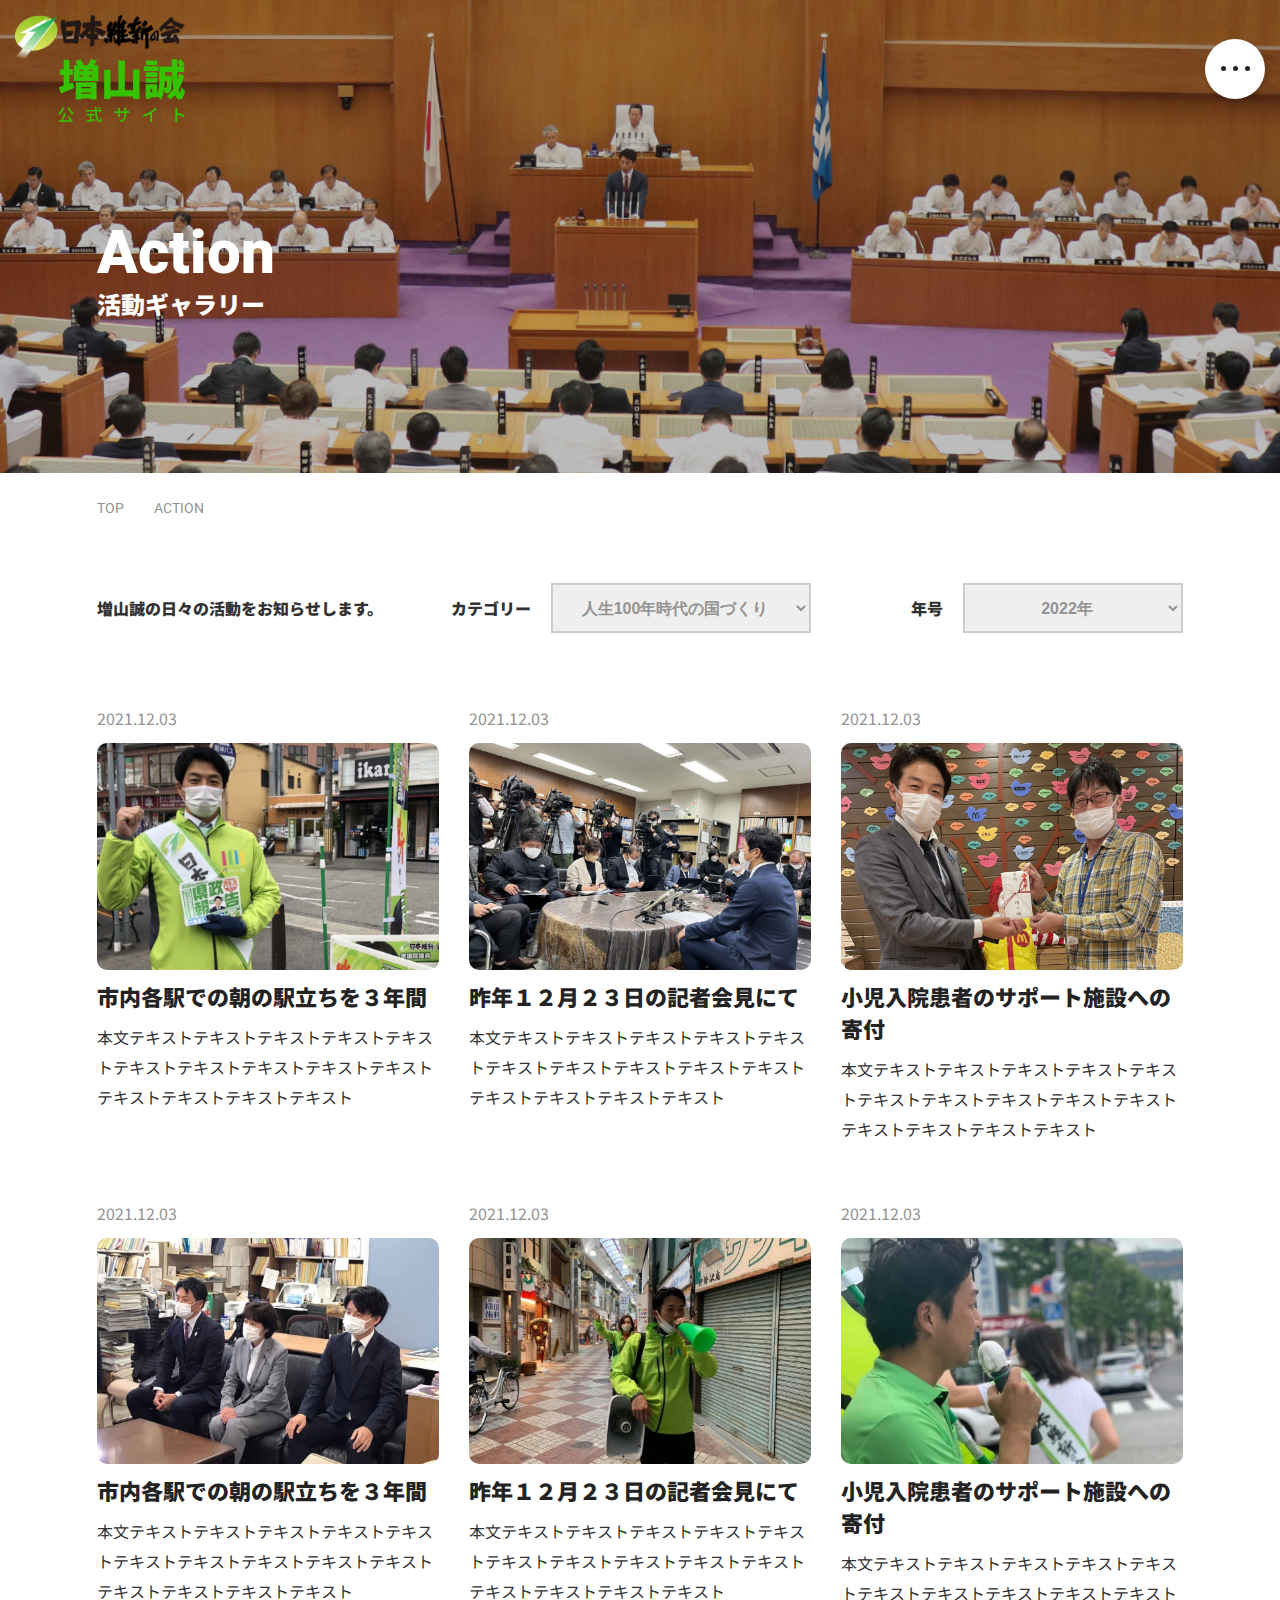
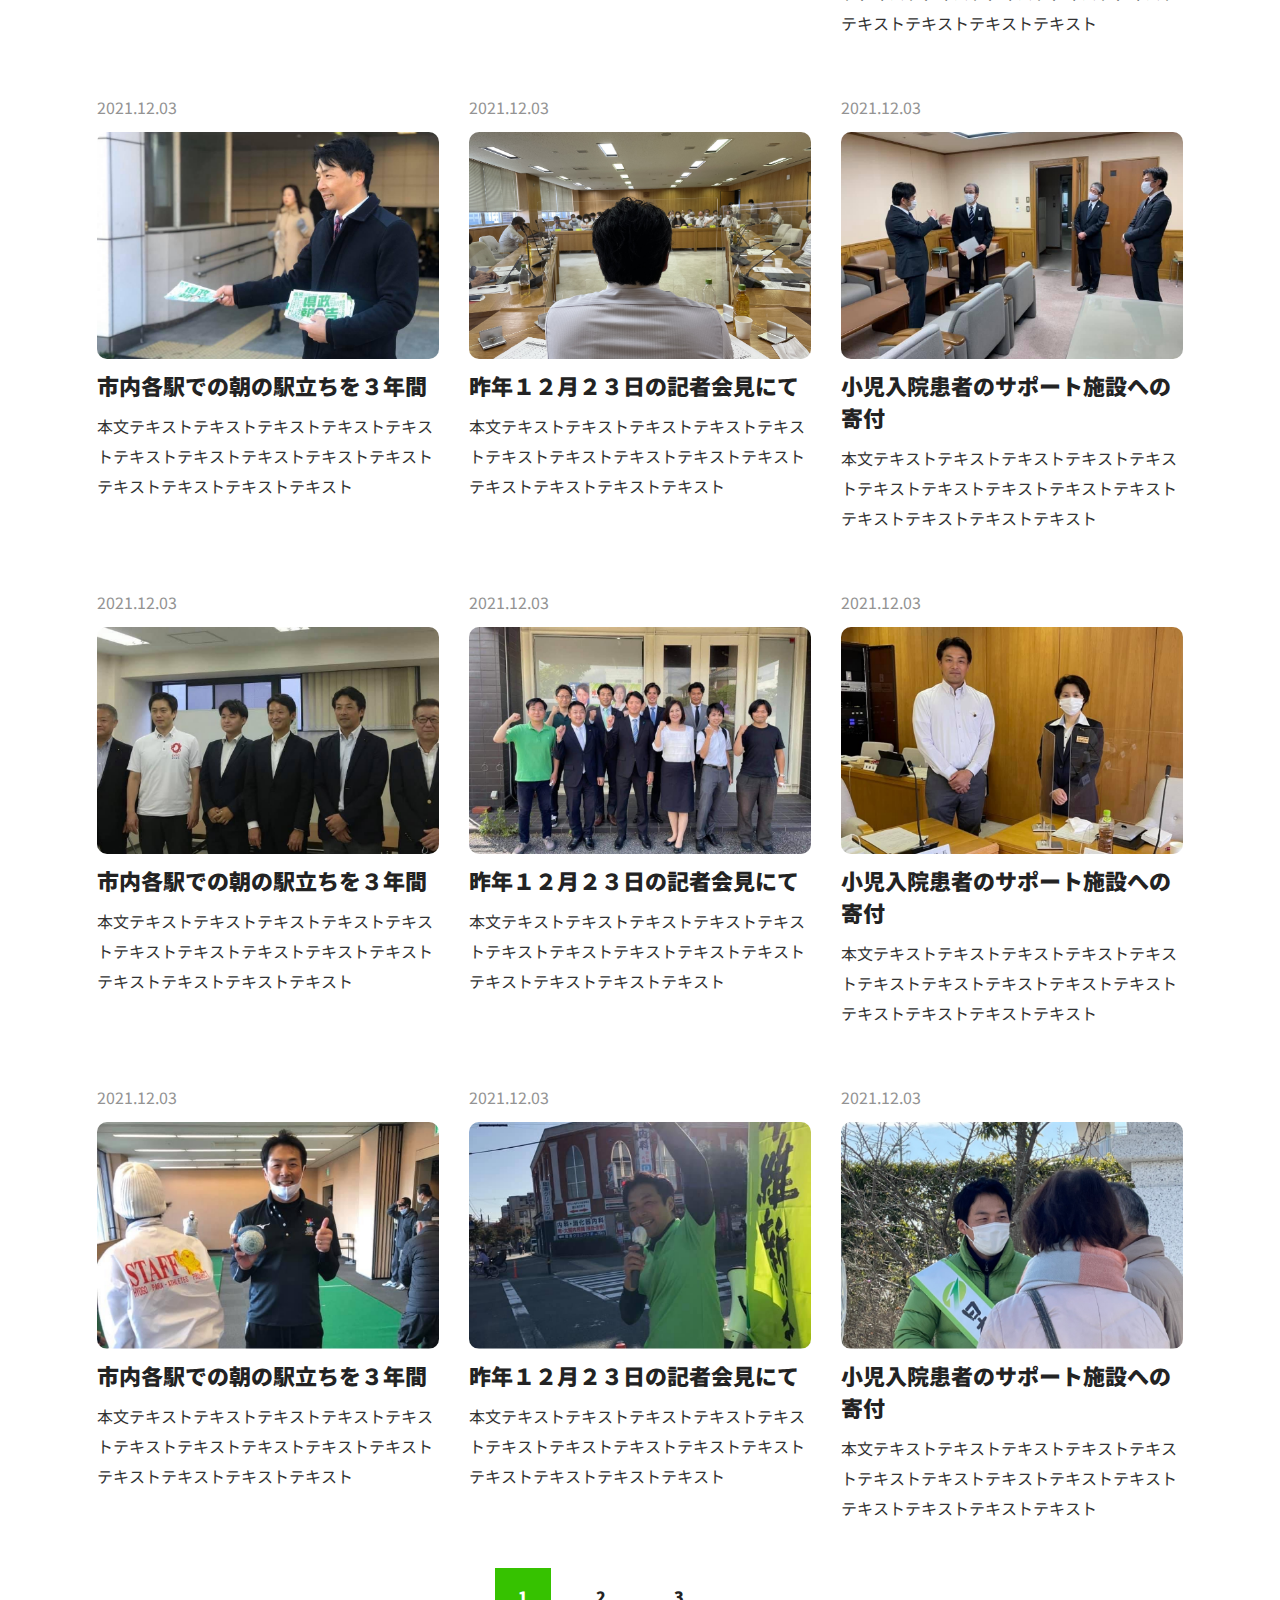
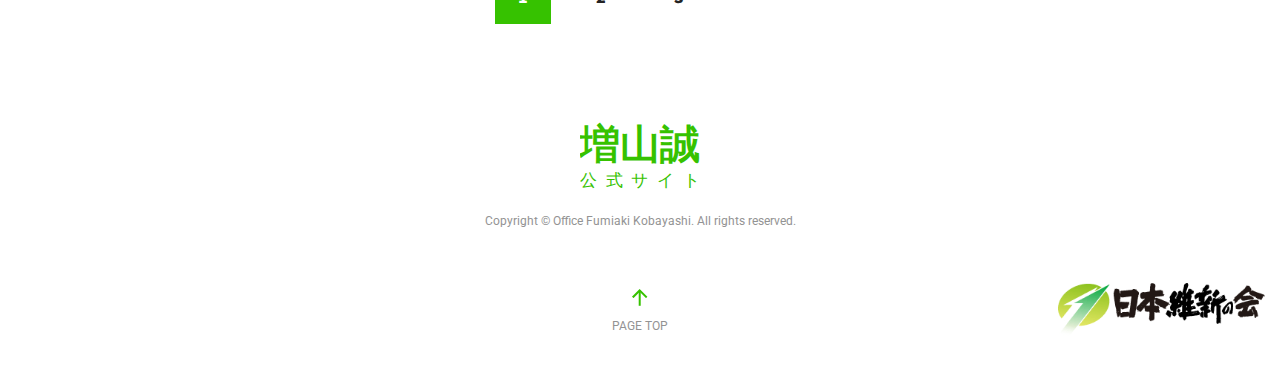
==== commit 0eae044f: "banner changes" ====
--- a/action.html
+++ b/action.html
@@ -13,10 +13,10 @@
 	<header class="site_header inner_page_header">
 		<a class="header_logo" href="index.html">
 			<img src="images/logo.png" alt="logo image" class="logo_black">
-			<svg xmlns="http://www.w3.org/2000/svg" width="153" height="95" viewBox="0 0 153 95">
-				<g id="Group_29" data-name="Group 29" transform="translate(2445 -22)">
-					<text id="増山誠" transform="translate(-2445 81)" font-size="51" font-family="NotoSansJP-Black, Noto Sans JP" font-weight="800"><tspan x="0" y="0">増山誠</tspan></text>
-					<text id="公式サイト" transform="translate(-2445 111)" font-size="20" font-family="NotoSansJP-Medium, Noto Sans JP" font-weight="500" letter-spacing="0.51em"><tspan x="0" y="0">公式サイト</tspan></text>
+			<svg xmlns="http://www.w3.org/2000/svg" width="146.735" height="73.8" viewBox="0 0 146.735 73.8">
+				<g id="Group_29" data-name="Group 29" transform="translate(1.96 -15.051)">
+					<path id="Path_3232" data-name="Path 3232" d="M12.936-13.622v-10H17v-6.713H12.936V-41.16H6.321v10.829H1.96v6.713H6.321v12.3C4.263-10.584,2.352-10,.784-9.555L3.234-2.3C7.84-4.116,13.475-6.419,18.62-8.624L17.2-15.141ZM37.583-9.7v1.323H26.8V-9.7ZM26.8-2.107V-3.43h10.78v1.323ZM20.237,4.655H26.8V3.43h10.78V4.655h6.86V-15.239H20.237Zm19.4-32.83H35.28v-1.568h4.361Zm0,6.37H35.28v-1.617h4.361Zm-15.19-1.617h4.312v1.617H24.451Zm4.312-6.321v1.568H24.451v-1.568Zm12.446-5.145c1.127-1.568,2.45-3.479,3.773-5.488l-7.35-1.764a38.181,38.181,0,0,1-3.185,6.909l1.127.343h-7.1L29.6-35.28a26.7,26.7,0,0,0-3.675-6.664l-6.076,2.058a34.929,34.929,0,0,1,2.646,5H18.13V-16.66H46.305V-34.888Zm45.325,4.9V-6.125H77.077V-40.376H69.531V-6.125H60.515V-29.841h-7.35V4.116h7.35V1.225H86.534V3.969h7.448V-29.988Zm27.881-10.486H101.577v5.292h12.838Zm1.372,6.713H99.225v5.537h16.562Zm-1.225,7.007H101.283v5.292h13.279ZM101.283-14.7h13.279v-5.292H101.283Zm24.157-2.352c-.1,5.145-.2,7.1-.49,7.693a1.235,1.235,0,0,1-1.176.588,7.954,7.954,0,0,1-1.029-.049c.343-2.842.539-5.635.637-8.232ZM108.829-3.43h-2.254V-7.6h2.254Zm31.115-21.609a74.179,74.179,0,0,1-2.058,7.252c-.2-2.842-.343-6.027-.441-9.408h8.183v-6.321h-3.381l3.773-2.058a28.768,28.768,0,0,0-4.116-6.174l-4.557,2.4a32.841,32.841,0,0,1,3.577,5.831h-3.577c-.049-2.7-.049-5.537,0-8.379h-6.174c.049,2.891.049,5.684.1,8.379H117.012v12.691c0,5.782-.2,13.72-2.548,19.747V-13.083H101.087v17h5.488V2.058h7.889V1.029a27.384,27.384,0,0,1,4.459,3.822,37.924,37.924,0,0,0,3.528-11.809,18.566,18.566,0,0,1,.784,4.459,17.993,17.993,0,0,0,4.018-.343A4.128,4.128,0,0,0,130-4.8c1.029-1.372,1.176-5.978,1.323-15.729v-2.254h-7.889v-4.41h8.036a146.757,146.757,0,0,0,1.617,19.5A32.648,32.648,0,0,1,125.538.882a21.6,21.6,0,0,1,4.312,3.626,32.961,32.961,0,0,0,5.1-5.047c1.323,3.283,3.185,5.1,5.635,5.194,1.911.049,4.655-1.666,5.978-10.535A20.5,20.5,0,0,1,141.953-9.6c-.2,3.969-.588,6.223-1.176,6.174s-1.127-1.225-1.568-3.283a64.769,64.769,0,0,0,6.419-15.876Z" transform="translate(-1.784 57.191)"/>
+					<path id="Path_3233" data-name="Path 3233" d="M11.8-15.48a42.528,42.528,0,0,0,5.72,7.96A9.328,9.328,0,0,1,19.1-9.14a28.6,28.6,0,0,1-5.46-7.12Zm-5.6-.78A18.4,18.4,0,0,1,1.04-8.9,10.288,10.288,0,0,1,2.82-7.52,24.554,24.554,0,0,0,8.3-15.68Zm5.84,11c.86,1.06,1.78,2.32,2.6,3.54-2.7.14-5.44.26-7.88.36a80.068,80.068,0,0,0,3.68-7.68l-2.2-.54a52.429,52.429,0,0,1-3.62,8.3c-1,.04-1.92.08-2.74.1L2.12.78C5.66.6,10.84.34,15.74.04q.54.9.9,1.62L18.54.64a45.443,45.443,0,0,0-4.72-6.72ZM39.6-6.94h3.5v-1.8H34.42v1.8h3.32v5.36c-1.52.28-2.9.54-3.98.72l.54,1.88c2.56-.56,6.14-1.34,9.46-2.1l-.14-1.68c-1.34.28-2.7.56-4.02.8Zm7.12-8.72a15.665,15.665,0,0,1,2.7,2.44l1.3-1.16a15.185,15.185,0,0,0-2.78-2.3Zm4.7,4.26v-1.82H45.68c-.04-1.12-.06-2.3-.04-3.46h-2c0,1.16.04,2.32.08,3.46H33.7v1.82H43.84c.5,7.2,2.08,13.02,5.38,13.02,1.66,0,2.32-.98,2.64-4.58a4.711,4.711,0,0,1-1.64-1.06c-.12,2.6-.36,3.68-.84,3.68-1.74,0-3.14-4.76-3.58-11.06Zm28.3,2.36v-.68h1.9c.96,0,1.66.02,1.98.06v-2.12a13.29,13.29,0,0,1-2,.12H79.72v-2.32a13.04,13.04,0,0,1,.12-1.74H77.58a13.809,13.809,0,0,1,.1,1.74v2.32H72.4v-2.3a10.779,10.779,0,0,1,.12-1.6H70.26a10.975,10.975,0,0,1,.12,1.6v2.3H68.42a12.433,12.433,0,0,1-2.08-.16v2.18c.32-.04,1.14-.08,2.08-.08h1.96v3c0,.84-.08,1.66-.1,1.94H72.5a17.783,17.783,0,0,1-.1-1.94v-3h5.28v.8c0,5.3-1.76,7.02-5.5,8.4l1.7,1.6C78.56-1.02,79.72-3.88,79.72-9.04ZM99.14-7.46l.98,1.98a40.919,40.919,0,0,0,7.38-3.1v6.96a23.177,23.177,0,0,1-.12,2.36h2.48a15.04,15.04,0,0,1-.14-2.36v-8.3a33.738,33.738,0,0,0,5.38-4.38l-1.68-1.6a24.688,24.688,0,0,1-5.56,4.76A33.026,33.026,0,0,1,99.14-7.46ZM136.7-1.84a20.939,20.939,0,0,1-.16,2.56H139a23.436,23.436,0,0,1-.16-2.56V-8.02A52.368,52.368,0,0,1,146.4-4.9l.9-2.18a67.793,67.793,0,0,0-8.46-3.2V-13.4c0-.7.08-1.58.14-2.24h-2.46a14.479,14.479,0,0,1,.18,2.24Z" transform="translate(-3 87.191)"/>
 				</g>
 			</svg>
 		</a>
@@ -25,11 +25,12 @@
 		</a>
 		<nav class="custom_navbar">
 			<ul class="custom_navbar_links">
-				<li><a href="index.html">TOP</a></li>
+				<li><a href="index.html#2" class="message">Message</a></li>
+				<li><a href="policy.html">POLICY</a></li>
 				<li><a href="action.html">Action</a></li>
-				<li><a href="policy.html">POLICY</a></li>
+				<li><a href="index.html#5" class="profile">profile</a></li>
 			</ul>
-			<p class="copyright_text">Copyright © Office Fumiaki Kobayashi. All rights reserved.</p>
+			<p class="copyright_text">Copyright © Office Fumiaki Kobayashi.<br class="csp"> All rights reserved.</p>
 		</nav>
 	</header>
 	<div class="social_icon inner_page">
@@ -58,7 +59,7 @@
 					<a href="index.html">TOP</a>
 				</li>
 				<li>
-					<a href="action.html">ACTION</a>
+					<span>ACTION</span>
 				</li>
 			</ul>
 		</div>
@@ -93,184 +94,184 @@
 			<div class="daily_activities_box_sec">
 				<div class="custom_row">
 					<div class="custom_col_3">
-						<div class="daily_activities_box">
+						<a href="index.html#2" class="daily_activities_box">
 							<span>2021.12.03</span>
 							<div class="daily_activities_box_image">
 								<img src="images/daily_activities_image_1.png">
 							</div>
-							<a href="#" class="daily_activities_box_text">
-								<h4>市内各駅での朝の駅立ちを３年間</h4>
-								<p>本文テキストテキストテキストテキストテキストテキストテキストテキストテキストテキストテキストテキストテキストテキスト</p>
-							</a>
-						</div>
-					</div>
-					<div class="custom_col_3">
-						<div class="daily_activities_box">
+							<div class="daily_activities_box_text">
+								<h4>市内各駅での朝の駅立ちを３年間</h4>
+								<p>本文テキストテキストテキストテキストテキストテキストテキストテキストテキストテキストテキストテキストテキストテキスト</p>
+							</div>
+						</a>
+					</div>
+					<div class="custom_col_3">
+						<a href="#" class="daily_activities_box">
 							<span>2021.12.03</span>
 							<div class="daily_activities_box_image">
 								<img src="images/daily_activities_image_2.png">
 							</div>
-							<a href="#" class="daily_activities_box_text">
-								<h4>昨年１２月２３日の記者会見にて</h4>
-								<p>本文テキストテキストテキストテキストテキストテキストテキストテキストテキストテキストテキストテキストテキストテキスト</p>
-							</a>
-						</div>
-					</div>
-					<div class="custom_col_3">
-						<div class="daily_activities_box">
+							<div class="daily_activities_box_text">
+								<h4>昨年１２月２３日の記者会見にて</h4>
+								<p>本文テキストテキストテキストテキストテキストテキストテキストテキストテキストテキストテキストテキストテキストテキスト</p>
+							</div>
+						</a>
+					</div>
+					<div class="custom_col_3">
+						<a href="#" class="daily_activities_box">
 							<span>2021.12.03</span>
 							<div class="daily_activities_box_image">
 								<img src="images/daily_activities_image_3.png">
 							</div>
-							<a href="#" class="daily_activities_box_text">
-								<h4>小児入院患者のサポート施設への寄付</h4>
-								<p>本文テキストテキストテキストテキストテキストテキストテキストテキストテキストテキストテキストテキストテキストテキスト</p>
-							</a>
-						</div>
-					</div>
-					<div class="custom_col_3">
-						<div class="daily_activities_box">
+							<div class="daily_activities_box_text">
+								<h4>小児入院患者のサポート施設への寄付</h4>
+								<p>本文テキストテキストテキストテキストテキストテキストテキストテキストテキストテキストテキストテキストテキストテキスト</p>
+							</div>
+						</a>
+					</div>
+					<div class="custom_col_3">
+						<a href="#" class="daily_activities_box">
 							<span>2021.12.03</span>
 							<div class="daily_activities_box_image">
 								<img src="images/daily_activities_image_4.png">
 							</div>
-							<a href="#" class="daily_activities_box_text">
-								<h4>市内各駅での朝の駅立ちを３年間</h4>
-								<p>本文テキストテキストテキストテキストテキストテキストテキストテキストテキストテキストテキストテキストテキストテキスト</p>
-							</a>
-						</div>
-					</div>
-					<div class="custom_col_3">
-						<div class="daily_activities_box">
+							<div class="daily_activities_box_text">
+								<h4>市内各駅での朝の駅立ちを３年間</h4>
+								<p>本文テキストテキストテキストテキストテキストテキストテキストテキストテキストテキストテキストテキストテキストテキスト</p>
+							</div>
+						</a>
+					</div>
+					<div class="custom_col_3">
+						<a href="#" class="daily_activities_box">
 							<span>2021.12.03</span>
 							<div class="daily_activities_box_image">
 								<img src="images/daily_activities_image_5.png">
 							</div>
-							<a href="#" class="daily_activities_box_text">
-								<h4>昨年１２月２３日の記者会見にて</h4>
-								<p>本文テキストテキストテキストテキストテキストテキストテキストテキストテキストテキストテキストテキストテキストテキスト</p>
-							</a>
-						</div>
-					</div>
-					<div class="custom_col_3">
-						<div class="daily_activities_box">
+							<div class="daily_activities_box_text">
+								<h4>昨年１２月２３日の記者会見にて</h4>
+								<p>本文テキストテキストテキストテキストテキストテキストテキストテキストテキストテキストテキストテキストテキストテキスト</p>
+							</div>
+						</a>
+					</div>
+					<div class="custom_col_3">
+						<a href="#" class="daily_activities_box">
 							<span>2021.12.03</span>
 							<div class="daily_activities_box_image">
 								<img src="images/daily_activities_image_6.png">
 							</div>
-							<a href="#" class="daily_activities_box_text">
-								<h4>小児入院患者のサポート施設への寄付</h4>
-								<p>本文テキストテキストテキストテキストテキストテキストテキストテキストテキストテキストテキストテキストテキストテキスト</p>
-							</a>
-						</div>
-					</div>
-					<div class="custom_col_3">
-						<div class="daily_activities_box">
+							<div class="daily_activities_box_text">
+								<h4>小児入院患者のサポート施設への寄付</h4>
+								<p>本文テキストテキストテキストテキストテキストテキストテキストテキストテキストテキストテキストテキストテキストテキスト</p>
+							</div>
+						</a>
+					</div>
+					<div class="custom_col_3">
+						<a href="#" class="daily_activities_box">
 							<span>2021.12.03</span>
 							<div class="daily_activities_box_image">
 								<img src="images/daily_activities_image_7.png">
 							</div>
-							<a href="#" class="daily_activities_box_text">
-								<h4>市内各駅での朝の駅立ちを３年間</h4>
-								<p>本文テキストテキストテキストテキストテキストテキストテキストテキストテキストテキストテキストテキストテキストテキスト</p>
-							</a>
-						</div>
-					</div>
-					<div class="custom_col_3">
-						<div class="daily_activities_box">
+							<div class="daily_activities_box_text">
+								<h4>市内各駅での朝の駅立ちを３年間</h4>
+								<p>本文テキストテキストテキストテキストテキストテキストテキストテキストテキストテキストテキストテキストテキストテキスト</p>
+							</div>
+						</a>
+					</div>
+					<div class="custom_col_3">
+						<a href="#" class="daily_activities_box">
 							<span>2021.12.03</span>
 							<div class="daily_activities_box_image">
 								<img src="images/daily_activities_image_8.png">
 							</div>
-							<a href="#" class="daily_activities_box_text">
-								<h4>昨年１２月２３日の記者会見にて</h4>
-								<p>本文テキストテキストテキストテキストテキストテキストテキストテキストテキストテキストテキストテキストテキストテキスト</p>
-							</a>
-						</div>
-					</div>
-					<div class="custom_col_3">
-						<div class="daily_activities_box">
+							<div class="daily_activities_box_text">
+								<h4>昨年１２月２３日の記者会見にて</h4>
+								<p>本文テキストテキストテキストテキストテキストテキストテキストテキストテキストテキストテキストテキストテキストテキスト</p>
+							</div>
+						</a>
+					</div>
+					<div class="custom_col_3">
+						<a href="#" class="daily_activities_box">
 							<span>2021.12.03</span>
 							<div class="daily_activities_box_image">
 								<img src="images/daily_activities_image_9.png">
 							</div>
-							<a href="#" class="daily_activities_box_text">
-								<h4>小児入院患者のサポート施設への寄付</h4>
-								<p>本文テキストテキストテキストテキストテキストテキストテキストテキストテキストテキストテキストテキストテキストテキスト</p>
-							</a>
-						</div>
-					</div>
-					<div class="custom_col_3">
-						<div class="daily_activities_box">
+							<div class="daily_activities_box_text">
+								<h4>小児入院患者のサポート施設への寄付</h4>
+								<p>本文テキストテキストテキストテキストテキストテキストテキストテキストテキストテキストテキストテキストテキストテキスト</p>
+							</div>
+						</a>
+					</div>
+					<div class="custom_col_3">
+						<a href="#" class="daily_activities_box">
 							<span>2021.12.03</span>
 							<div class="daily_activities_box_image">
 								<img src="images/daily_activities_image_10.png">
 							</div>
-							<a href="#" class="daily_activities_box_text">
-								<h4>市内各駅での朝の駅立ちを３年間</h4>
-								<p>本文テキストテキストテキストテキストテキストテキストテキストテキストテキストテキストテキストテキストテキストテキスト</p>
-							</a>
-						</div>
-					</div>
-					<div class="custom_col_3">
-						<div class="daily_activities_box">
+							<div class="daily_activities_box_text">
+								<h4>市内各駅での朝の駅立ちを３年間</h4>
+								<p>本文テキストテキストテキストテキストテキストテキストテキストテキストテキストテキストテキストテキストテキストテキスト</p>
+							</div>
+						</a>
+					</div>
+					<div class="custom_col_3">
+						<a href="#" class="daily_activities_box">
 							<span>2021.12.03</span>
 							<div class="daily_activities_box_image">
 								<img src="images/daily_activities_image_11.png">
 							</div>
-							<a href="#" class="daily_activities_box_text">
-								<h4>昨年１２月２３日の記者会見にて</h4>
-								<p>本文テキストテキストテキストテキストテキストテキストテキストテキストテキストテキストテキストテキストテキストテキスト</p>
-							</a>
-						</div>
-					</div>
-					<div class="custom_col_3">
-						<div class="daily_activities_box">
+							<div class="daily_activities_box_text">
+								<h4>昨年１２月２３日の記者会見にて</h4>
+								<p>本文テキストテキストテキストテキストテキストテキストテキストテキストテキストテキストテキストテキストテキストテキスト</p>
+							</div>
+						</a>
+					</div>
+					<div class="custom_col_3">
+						<a href="#" class="daily_activities_box">
 							<span>2021.12.03</span>
 							<div class="daily_activities_box_image">
 								<img src="images/daily_activities_image_12.png">
 							</div>
-							<a href="#" class="daily_activities_box_text">
-								<h4>小児入院患者のサポート施設への寄付</h4>
-								<p>本文テキストテキストテキストテキストテキストテキストテキストテキストテキストテキストテキストテキストテキストテキスト</p>
-							</a>
-						</div>
-					</div>
-					<div class="custom_col_3">
-						<div class="daily_activities_box">
+							<div class="daily_activities_box_text">
+								<h4>小児入院患者のサポート施設への寄付</h4>
+								<p>本文テキストテキストテキストテキストテキストテキストテキストテキストテキストテキストテキストテキストテキストテキスト</p>
+							</div>
+						</a>
+					</div>
+					<div class="custom_col_3">
+						<a href="#" class="daily_activities_box">
 							<span>2021.12.03</span>
 							<div class="daily_activities_box_image">
 								<img src="images/daily_activities_image_13.png">
 							</div>
-							<a href="#" class="daily_activities_box_text">
-								<h4>市内各駅での朝の駅立ちを３年間</h4>
-								<p>本文テキストテキストテキストテキストテキストテキストテキストテキストテキストテキストテキストテキストテキストテキスト</p>
-							</a>
-						</div>
-					</div>
-					<div class="custom_col_3">
-						<div class="daily_activities_box">
+							<div class="daily_activities_box_text">
+								<h4>市内各駅での朝の駅立ちを３年間</h4>
+								<p>本文テキストテキストテキストテキストテキストテキストテキストテキストテキストテキストテキストテキストテキストテキスト</p>
+							</div>
+						</a>
+					</div>
+					<div class="custom_col_3">
+						<a href="#" class="daily_activities_box">
 							<span>2021.12.03</span>
 							<div class="daily_activities_box_image">
 								<img src="images/daily_activities_image_14.png">
 							</div>
-							<a href="#" class="daily_activities_box_text">
-								<h4>昨年１２月２３日の記者会見にて</h4>
-								<p>本文テキストテキストテキストテキストテキストテキストテキストテキストテキストテキストテキストテキストテキストテキスト</p>
-							</a>
-						</div>
-					</div>
-					<div class="custom_col_3">
-						<div class="daily_activities_box">
+							<div class="daily_activities_box_text">
+								<h4>昨年１２月２３日の記者会見にて</h4>
+								<p>本文テキストテキストテキストテキストテキストテキストテキストテキストテキストテキストテキストテキストテキストテキスト</p>
+							</div>
+						</a>
+					</div>
+					<div class="custom_col_3">
+						<a href="#" class="daily_activities_box">
 							<span>2021.12.03</span>
 							<div class="daily_activities_box_image">
 								<img src="images/daily_activities_image_15.png">
 							</div>
-							<a href="#" class="daily_activities_box_text">
-								<h4>小児入院患者のサポート施設への寄付</h4>
-								<p>本文テキストテキストテキストテキストテキストテキストテキストテキストテキストテキストテキストテキストテキストテキスト</p>
-							</a>
-						</div>
+							<div class="daily_activities_box_text">
+								<h4>小児入院患者のサポート施設への寄付</h4>
+								<p>本文テキストテキストテキストテキストテキストテキストテキストテキストテキストテキストテキストテキストテキストテキスト</p>
+							</div>
+						</a>
 					</div>
 				</div>
 				<div class="daily_activities_pagination">
--- a/css/common.css
+++ b/css/common.css
@@ -45,17 +45,25 @@
     max-width: 100%;
     display: block;
 }
-.cpc {
+.cpc, .cpc-1919 {
     display: block !important;
 }
-.csp {
+.csp, .csp-1919 {
     display: none !important;
 }
+@media (max-width: 1919px){
+    .cpc-1919 {
+        display: none !important;
+    }
+    .csp-1919 {
+        display: block !important;
+    }
+}
 @media (max-width: 900px){
-    .cpc{
+    .cpc {
         display: none !important;
     }
-    .csp{
+    .csp {
         display: block !important;
     }
 }
@@ -307,6 +315,7 @@
 header.site_header.fixed_header.header_animate {
     transition: all 0.4s;
     top: 0;
+    padding: 15px 30px;
 }
 header.site_header a.header_logo {
     display: table;
@@ -317,10 +326,11 @@
 }
 header.site_header a.header_logo .logo_black {
     width: 0px;
+    transition: all 1s cubic-bezier(0.72, 0, 0.35, 0.99) 0s;
+}
+header.site_header.inner_page_header.fixed_header a.header_logo .logo_black {
+    width: 0;
     transition: all 0.4s;
-}
-header.site_header.inner_page_header.fixed_header.header_animate a.header_logo .logo_black {
-    width: 160px;
 }
 header.site_header.inner_page_header.fixed_header.header_animate a.header_logo.open_menu .logo_black,
 header.site_header.inner_page_header a.header_logo .logo_black,
@@ -334,10 +344,10 @@
     height: auto;
     transition: all 1s cubic-bezier(0.72, 0, 0.35, 0.99) 0s;
 }
-header.site_header.inner_page_header.fixed_header.header_animate a.header_logo svg {
-    max-width: 121px;
-}
-header.site_header a.header_logo svg text {
+header.site_header.inner_page_header.fixed_header a.header_logo svg {
+    max-width: 85px;
+}
+header.site_header a.header_logo svg path {
     transition: all 1s cubic-bezier(0.72, 0, 0.35, 0.99) 0s;
     fill: #fff;
 }
@@ -349,13 +359,13 @@
     max-width: 85px;
     height: auto;
 }
-header.site_header.inner_page_header a.header_logo svg text,
-header.site_header a.header_logo.open_menu svg text,
-.viewing-page-2 header.site_header a.header_logo svg text,
-.viewing-page-3 header.site_header a.header_logo svg text,
-.viewing-page-4 header.site_header a.header_logo svg text,
-.viewing-page-5 header.site_header a.header_logo svg text,
-.viewing-page-6 header.site_header a.header_logo svg text {
+header.site_header.inner_page_header a.header_logo svg path,
+header.site_header a.header_logo.open_menu svg path,
+.viewing-page-2 header.site_header a.header_logo svg path,
+.viewing-page-3 header.site_header a.header_logo svg path,
+.viewing-page-4 header.site_header a.header_logo svg path,
+.viewing-page-5 header.site_header a.header_logo svg path,
+.viewing-page-6 header.site_header a.header_logo svg path {
     fill: #36C200;
 }
 header.site_header.inner_page_header.fixed_header.header_animate a.header_logo.open_menu svg,
@@ -364,7 +374,7 @@
 }
 header.site_header nav.custom_navbar {
     position: fixed;
-    top: -100%;
+    top: -125%;
     left: 0;
     width: 100vw;
     height: 100vh;
@@ -382,7 +392,7 @@
 }
 header.site_header ul.custom_navbar_links li a {
     font-size: 40px;
-    line-height: 90px;
+    line-height: 70px;
     color: #232323;
     font-weight: 900;
     margin: 20px 0;
@@ -476,7 +486,7 @@
     font-weight: 400;
     font-family: 'Roboto', sans-serif;
     margin-top: 15px;
-    padding: 0 32px;
+    padding: 0 35px;
 }
 .social_icon {
     position: fixed;
@@ -493,7 +503,10 @@
 .social_icon ul li a {
     color: #fff;
     font-size: 23px;
-    transition: all 1s cubic-bezier(0.72, 0, 0.35, 0.99) 0s;
+    transition: all 0.4s;
+}
+.social_icon ul li a:hover {
+    color: #36C200 !important;
 }
 .social_icon.open_menu ul li a {
     color: #000;
@@ -518,21 +531,12 @@
         padding: 15px;
     }
     header.site_header.inner_page_header.fixed_header.header_animate a.header_logo.open_menu .logo_black,
-    header.site_header.inner_page_header a.header_logo .logo_black,
-    header.site_header a.header_logo.open_menu .logo_black, 
     header.site_header.inner_page_header a.header_logo .logo_black, 
     header.site_header a.header_logo.open_menu .logo_black, 
     .viewing-page-1 header.site_header a.header_logo .logo_black, 
     header.site_header a.header_logo img {
         width: 170px;
     }
-    header.site_header.inner_page_header.fixed_header.header_animate a.header_logo .logo_black {
-        width: 140px;
-    }
-    header.site_header.inner_page_header.fixed_header.header_animate a.header_logo svg {
-        max-width: 101px;
-    }
-    header.site_header.inner_page_header a.header_logo .svg,
     header.site_header a.header_logo.open_menu svg,
     header.site_header a.header_logo svg {
         width: 127px;
@@ -548,24 +552,16 @@
 }
 @media(max-width: 1166px) {
     header.site_header.inner_page_header.fixed_header.header_animate a.header_logo.open_menu .logo_black,
-    header.site_header.inner_page_header a.header_logo .logo_black,
-    header.site_header a.header_logo.open_menu .logo_black, 
     header.site_header.inner_page_header a.header_logo .logo_black, 
     header.site_header a.header_logo.open_menu .logo_black, 
     .viewing-page-1 header.site_header a.header_logo .logo_black, 
     header.site_header a.header_logo img {
         width: 150px;
     }
-    header.site_header.inner_page_header.fixed_header.header_animate a.header_logo .logo_black {
-        width: 120px;
-    }
     header.site_header.inner_page_header a.header_logo .svg,
     header.site_header a.header_logo.open_menu svg,
     header.site_header a.header_logo svg {
         width: 114px;
-    }
-    header.site_header.inner_page_header.fixed_header.header_animate a.header_logo svg {
-        max-width: 91px;
     }
 }
 @media(max-width: 675px) {
--- a/css/style.css
+++ b/css/style.css
@@ -58,12 +58,14 @@
     height: 18px;
     margin: auto;
 }
+.breadcrumbs_section ul li span,
 .breadcrumbs_section ul li a {
     font-size: 14px;
     line-height: 30px;
     color: #939393;
     font-family: 'Roboto', sans-serif;
     text-transform: uppercase;
+    display: block;
 }
 /*breadcrumbs section css end*/
 
@@ -115,12 +117,18 @@
 .daily_activities_box_sec {
     padding: 43px 0 0;
 }
+.daily_activities_box_sec .custom_row {
+    justify-content: center;
+}
 .daily_activities_box_sec .custom_col_3 {
     -ms-flex: 0 0 33.33%;
     flex: 0 0 33.33%;
     max-width: 33.33%;
     padding: 0 15px;
     margin: 27px 0;
+}
+.daily_activities_box_sec .daily_activities_box {
+    display: block;
 }
 .daily_activities_box_sec .daily_activities_box span {
     font-size: 16px;
@@ -147,18 +155,30 @@
     min-width: 100%;
     min-height: 100%;
     object-fit: cover;
+    transition: all 0.4s;
+}
+.daily_activities_box_sec .daily_activities_box:hover img {
+    transform: scale(1.1);
 }
 .daily_activities_box_sec .daily_activities_box h4 {
     font-size: 30px;
     color: #232323;
     font-weight: 900;
     margin: 18px 0;
+    transition: all 0.4s;
+}
+.daily_activities_box_sec .daily_activities_box:hover h4 {
+    color: #36C200;
 }
 .daily_activities_box_sec .daily_activities_box p {
     font-size: 16px;
     line-height: 30px;
     color: #323232;
     font-weight: 400;
+    transition: all 0.4s;
+}
+.daily_activities_box_sec .daily_activities_box:hover p {
+    color: #24650B;
 }
 .daily_activities_pagination ul {
     display: -ms-flexbox;
@@ -193,6 +213,9 @@
     background-color: #36C200;
     color: #fff;
 }
+.daily_activities_pagination ul li a.active {
+    pointer-events: none;
+}
 /*daily activities section css end*/
 
 /*footer section css start*/
@@ -225,7 +248,7 @@
     left: 0;
     right: 0;
     margin: auto;
-    display: table;
+    width: 56px;
     text-align: center;
 }
 .site_footer.inner_page .top_btn_inner_page img {
@@ -421,6 +444,9 @@
         flex: 0 0 calc(100% - 420px);
         max-width: calc(100% - 420px);
     }
+    .site_footer.inner_page .footer_logo {
+        right: 15px;
+    }
 }
 @media(max-width: 1365px) {
     .custom_container {
@@ -499,10 +525,17 @@
         max-width: 100%;
     }
     .nishinomiya_city_content_image img {
-        margin-bottom: 15px;
+        max-width: 500px;
+        margin: 0 auto 15px;
     }
     .nishinomiya_city_content_sec .nishinomiya_city_content_box {
         padding: 20px;
+    }
+    .site_footer.inner_page .footer_logo img {
+        max-width: 160px;
+    }
+    .site_footer.inner_page .footer_copyright img{
+        max-width: 70px;
     }
 }
 @media(max-width: 900px) {
@@ -545,16 +578,18 @@
         text-align: center;
         margin-top: 10px;
     }
+    .banner_section_inner_page {
+        height: 100vh;
+        display: flex;
+        align-items: center;
+    }
 }
 @media(max-width: 675px) {
     .banner_section_inner_page {
         padding: 160px 0 60px;
     }
-    .site_footer.inner_page .footer_copyright img{
-        max-width: 80px;
-    }
-    .site_footer.inner_page img {
-        max-width: 120px;
+    .site_footer.inner_page .footer_logo img {
+        max-width: 100px;
     }
     .daily_activities_box_sec .custom_col_3 {
         -ms-flex: 0 0 100%;
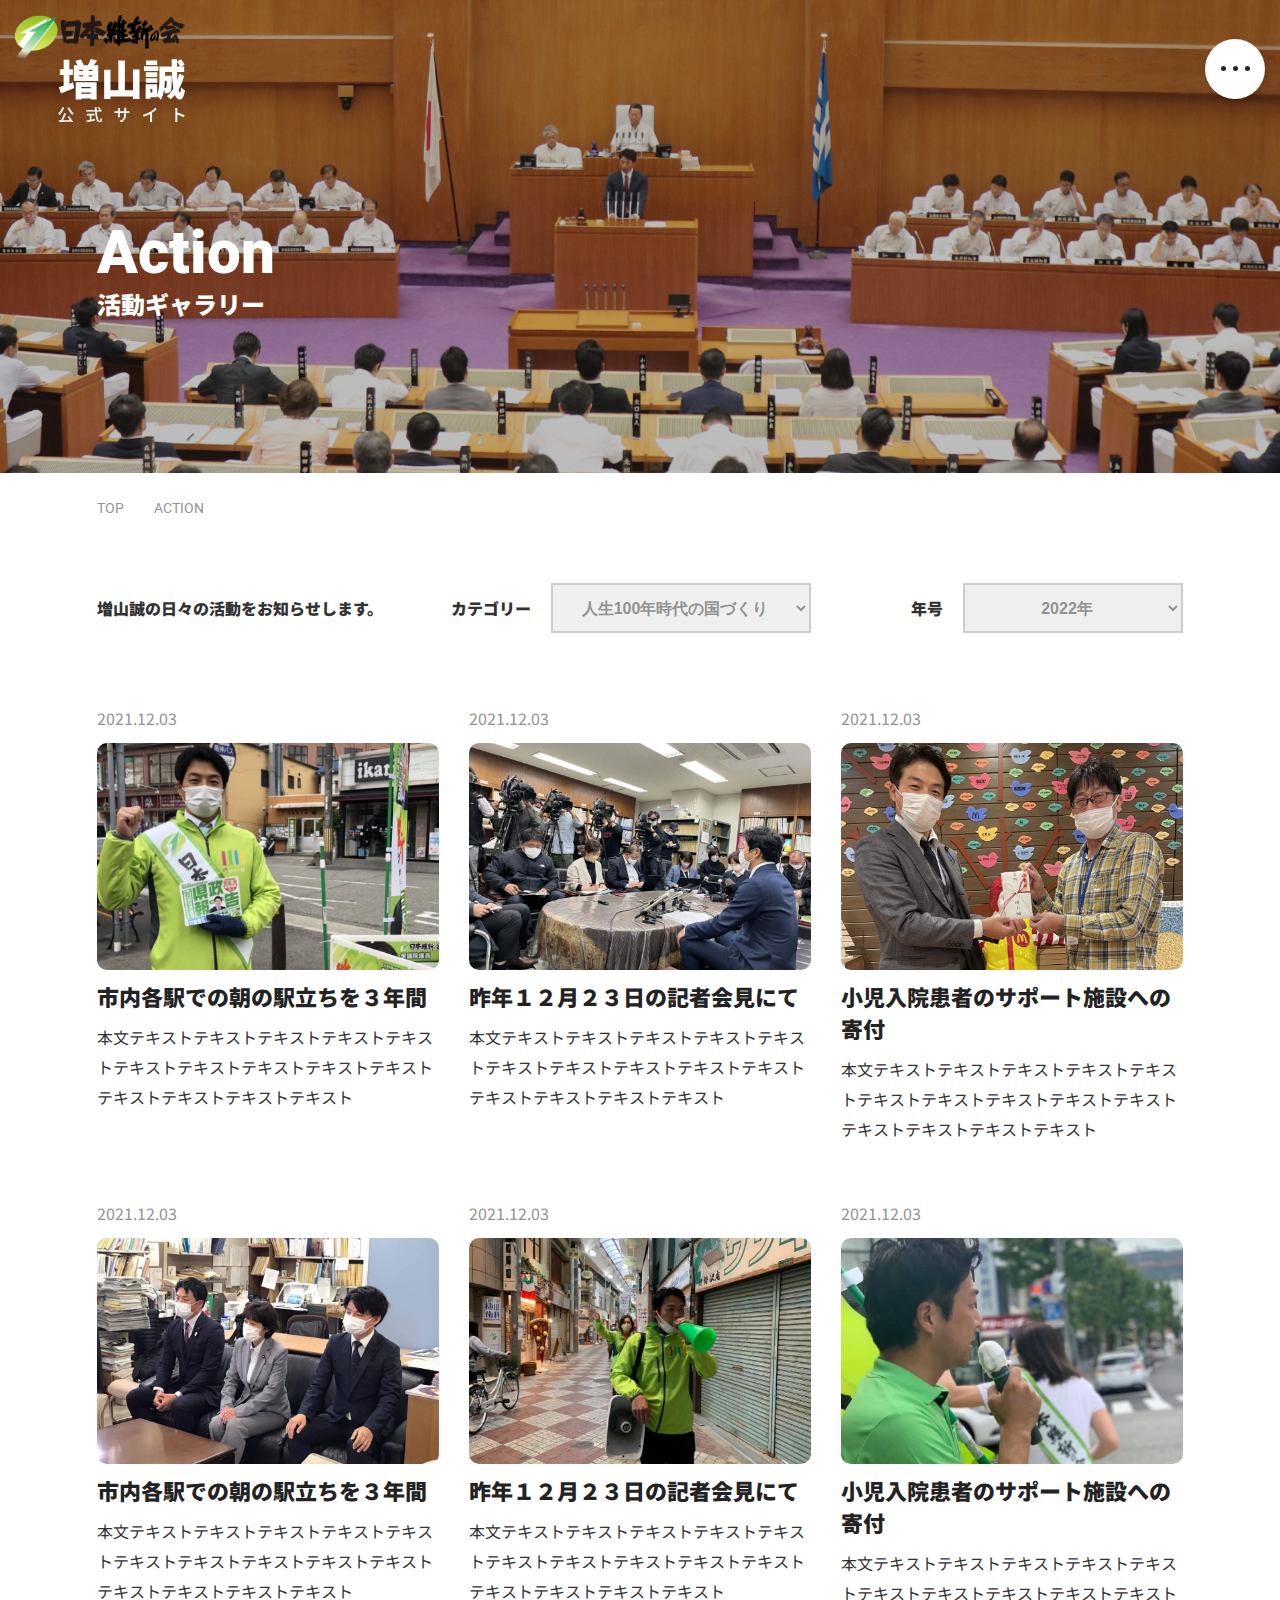
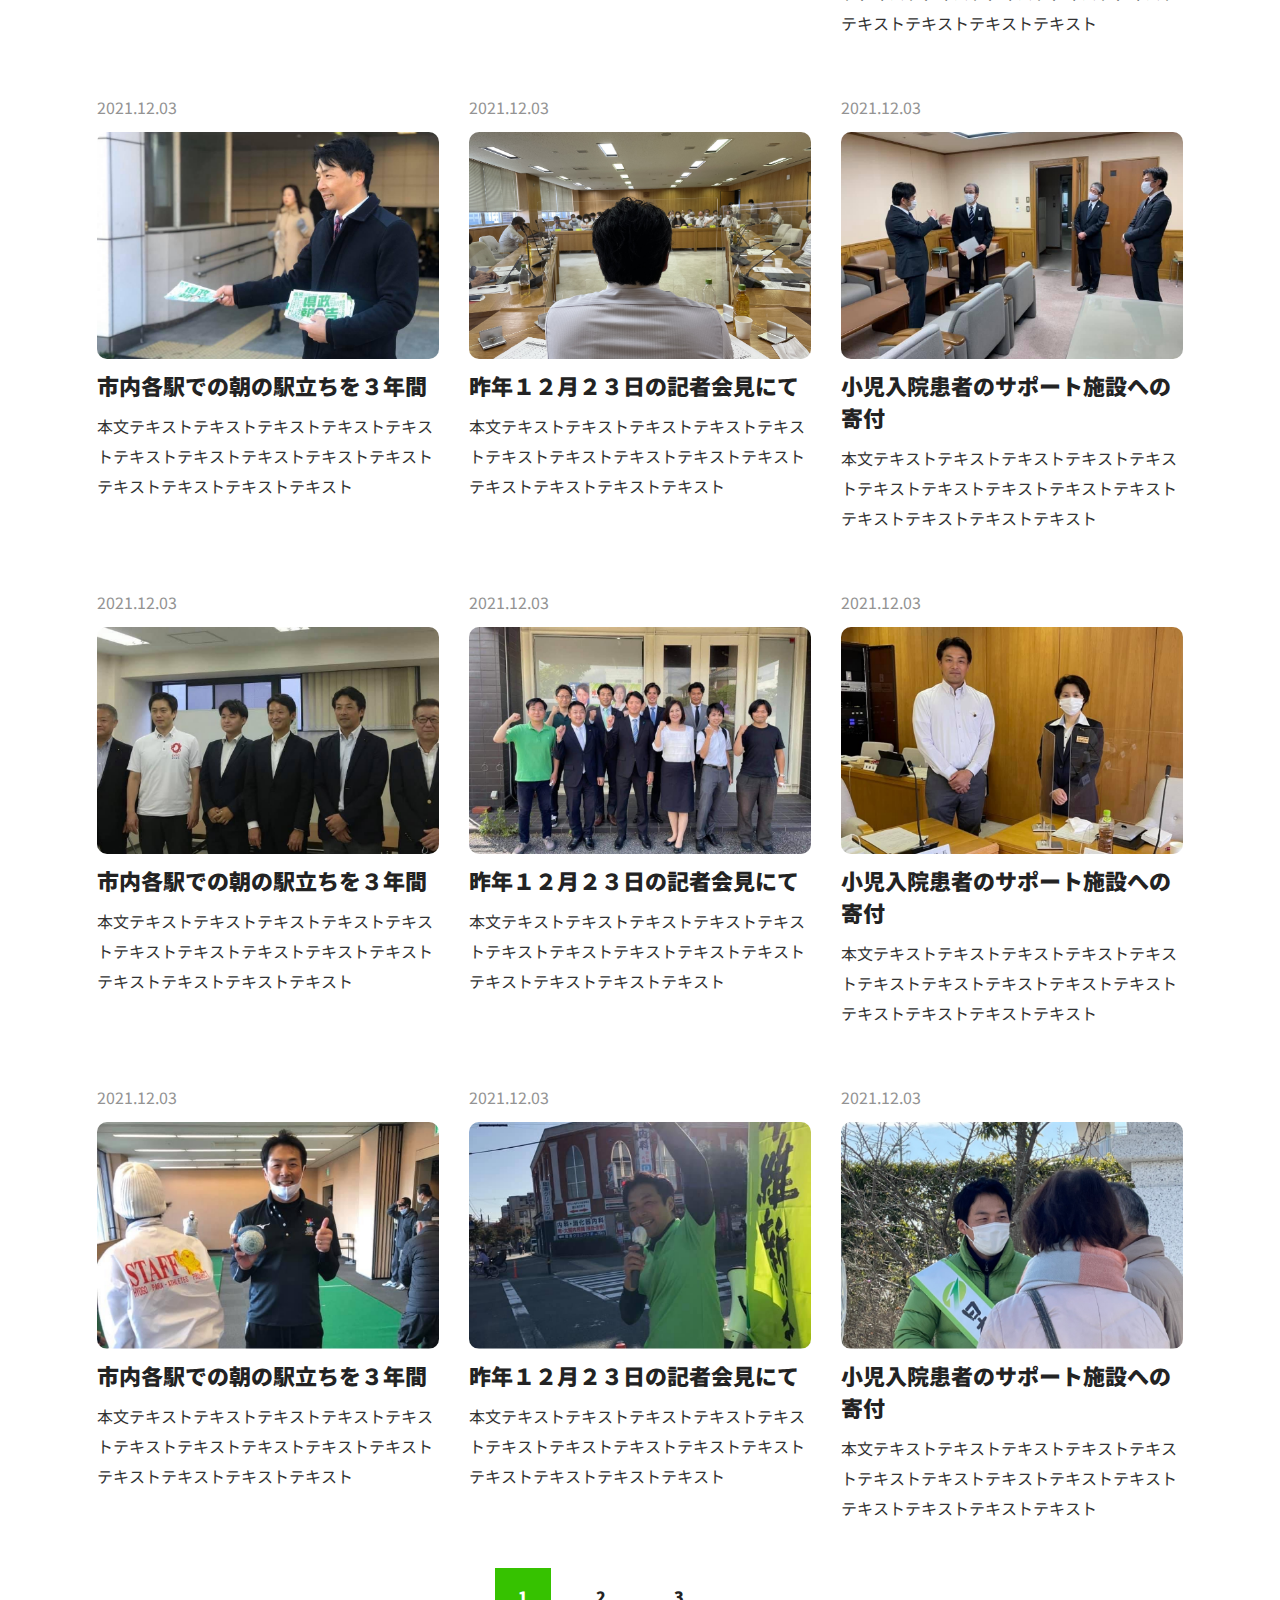
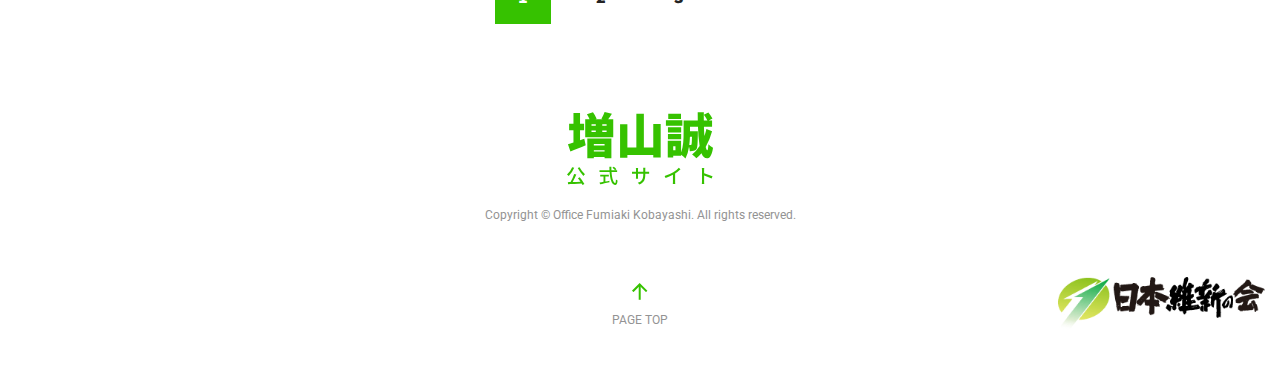
==== commit 1d0c68d1: "make design changes" ====
--- a/action.html
+++ b/action.html
@@ -25,6 +25,7 @@
 		</a>
 		<nav class="custom_navbar">
 			<ul class="custom_navbar_links">
+				<li><a href="index.html" class="message">Top</a></li>
 				<li><a href="index.html#2" class="message">Message</a></li>
 				<li><a href="policy.html">POLICY</a></li>
 				<li><a href="action.html">Action</a></li>
--- a/css/common.css
+++ b/css/common.css
@@ -356,10 +356,10 @@
 .viewing-page-4 header.site_header a.header_logo svg,
 .viewing-page-5 header.site_header a.header_logo svg,
 .viewing-page-6 header.site_header a.header_logo svg {
-    max-width: 85px;
+    width: 85px;
     height: auto;
 }
-header.site_header.inner_page_header a.header_logo svg path,
+header.site_header.inner_page_header.fixed_header a.header_logo svg path,
 header.site_header a.header_logo.open_menu svg path,
 .viewing-page-2 header.site_header a.header_logo svg path,
 .viewing-page-3 header.site_header a.header_logo svg path,
@@ -370,7 +370,7 @@
 }
 header.site_header.inner_page_header.fixed_header.header_animate a.header_logo.open_menu svg,
 header.site_header a.header_logo.open_menu svg {
-    max-width: 153px;
+    width: 153px;
 }
 header.site_header nav.custom_navbar {
     position: fixed;
@@ -527,6 +527,7 @@
     }
 }
 @media(max-width: 1500px) {
+    header.site_header.fixed_header.header_animate,
     header.site_header {
         padding: 15px;
     }
